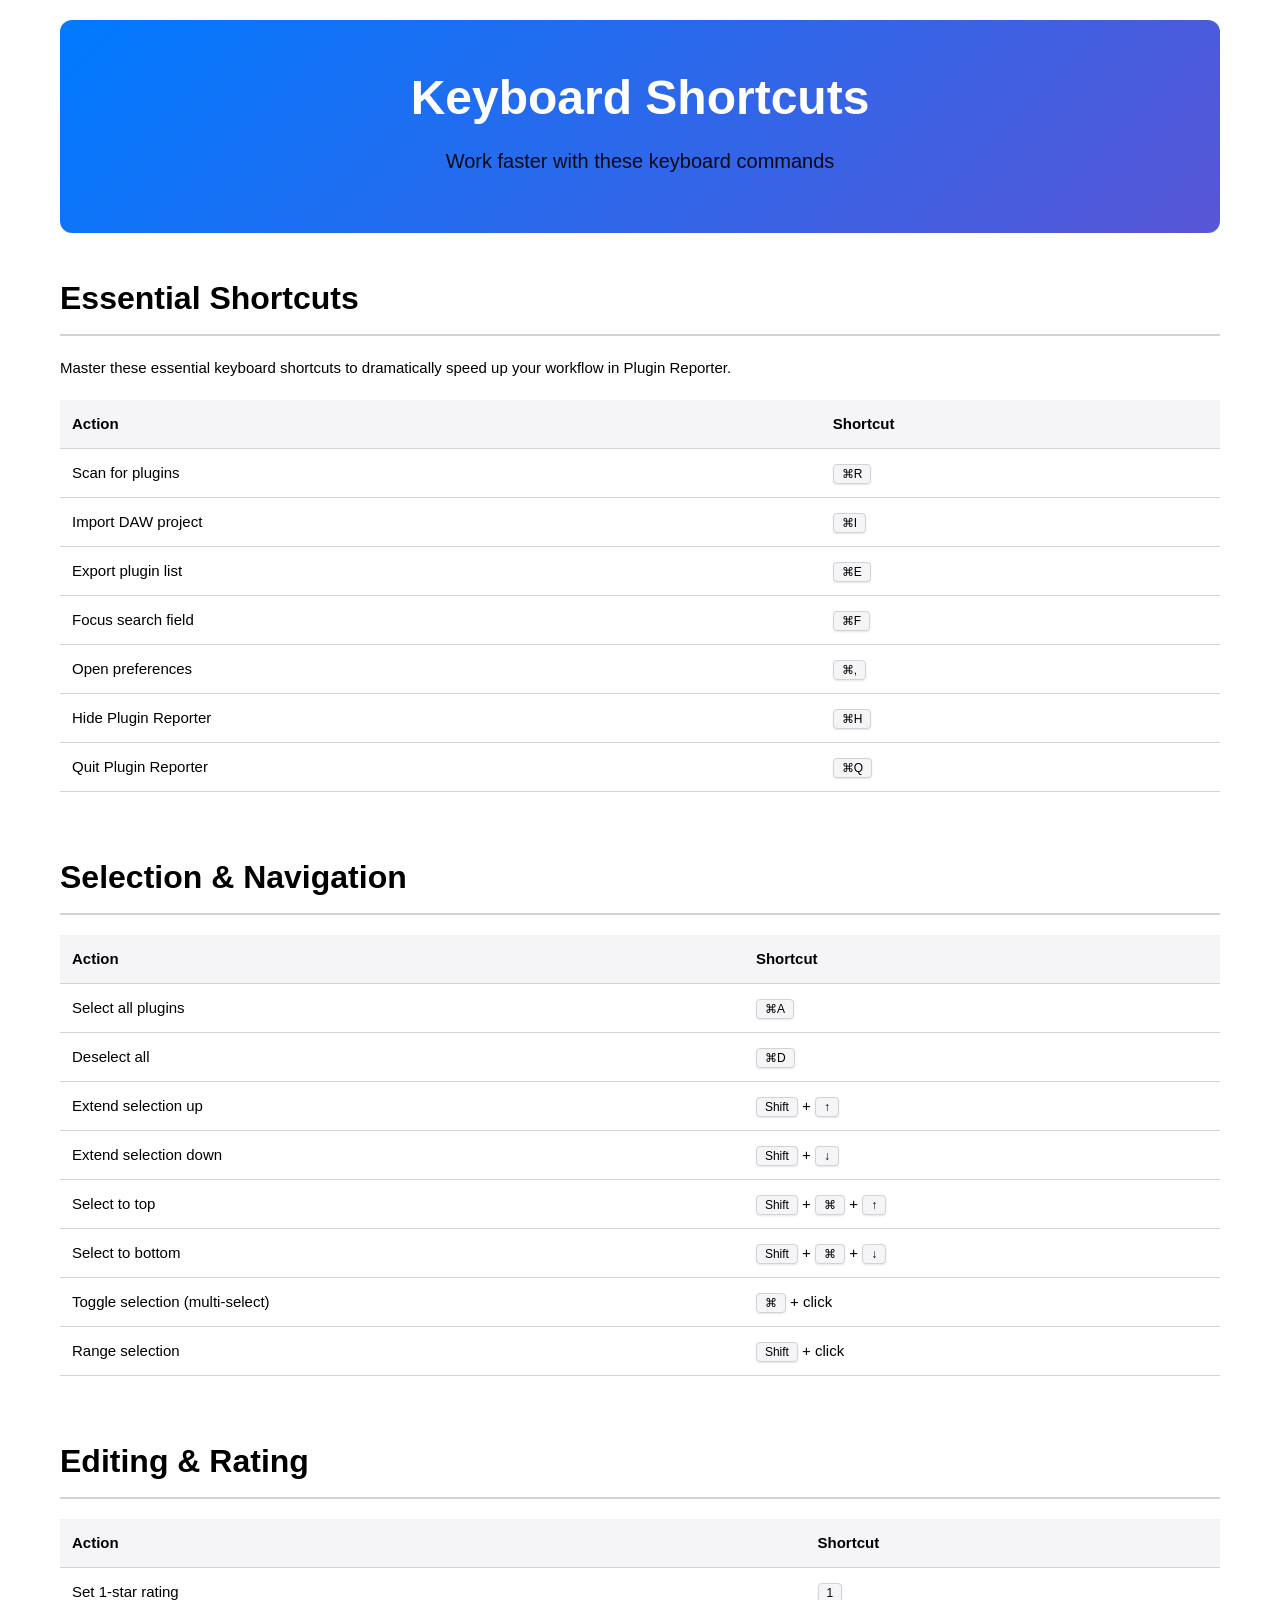
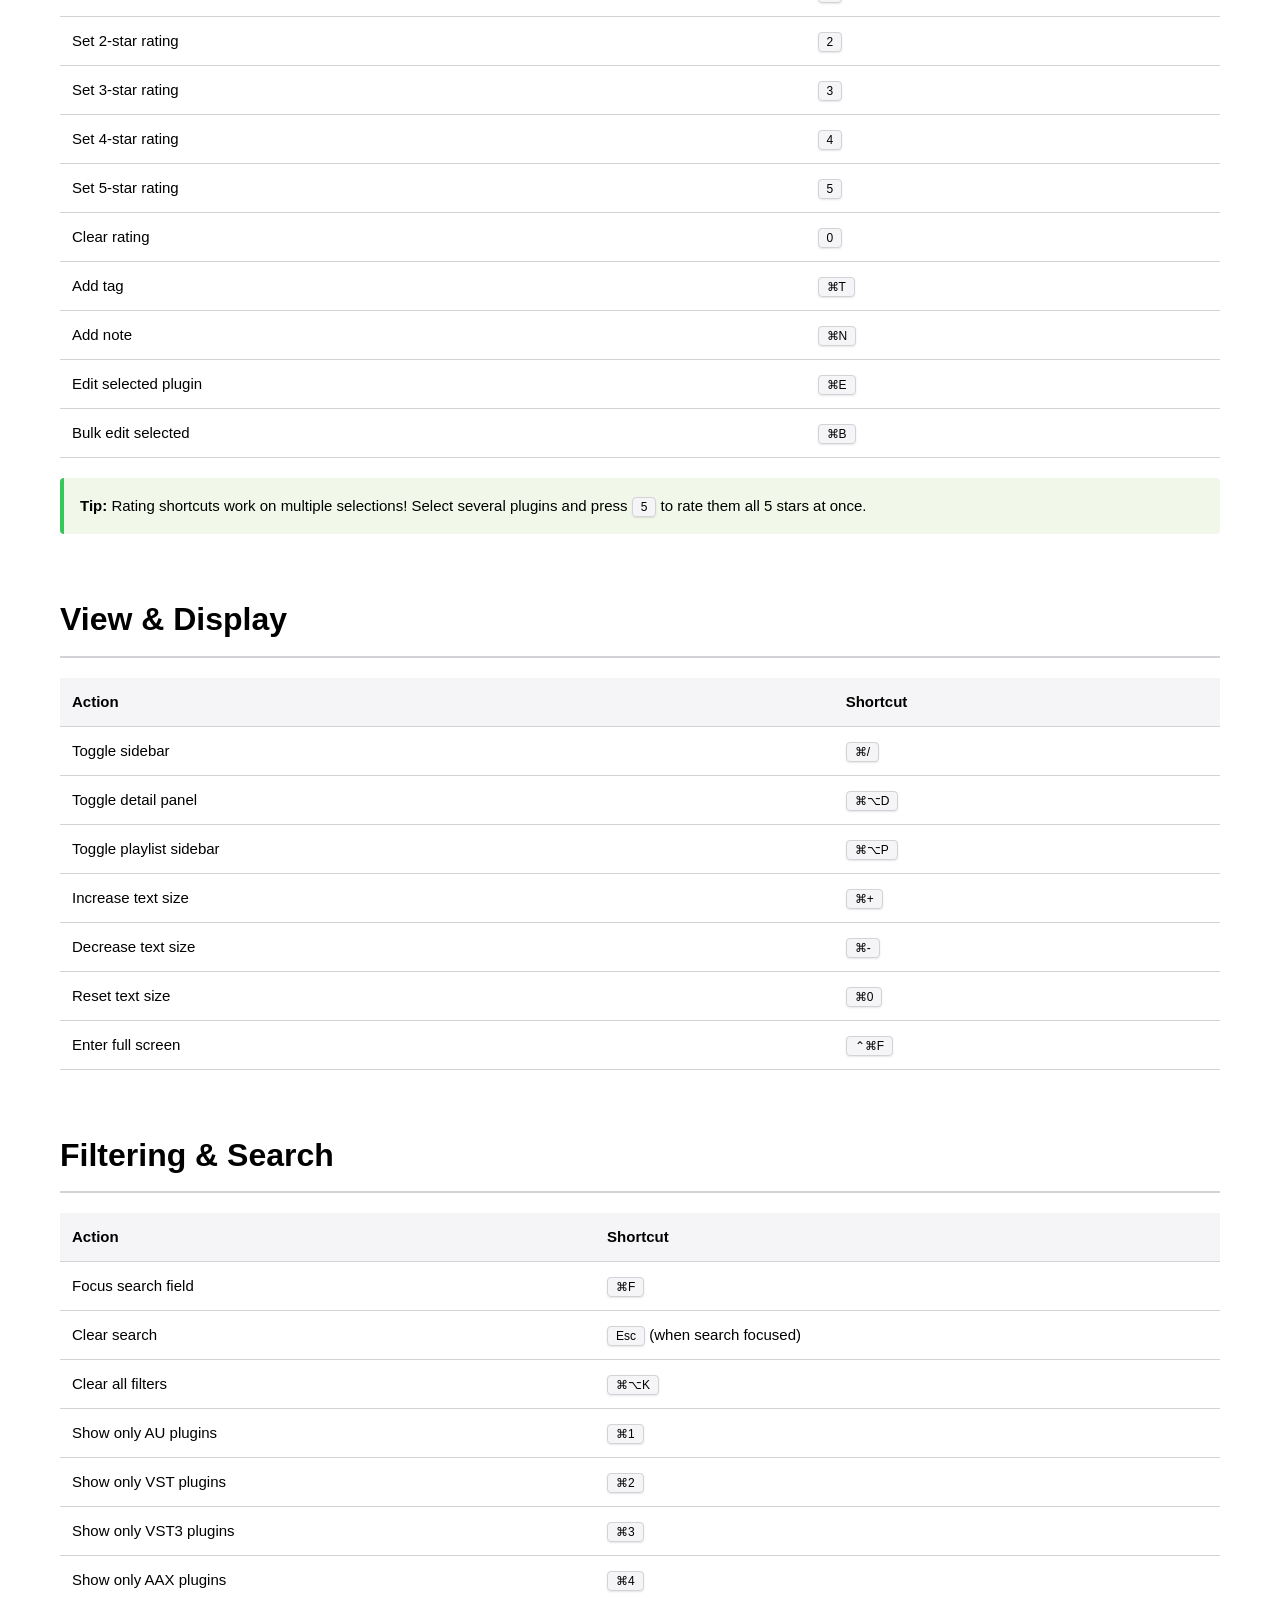
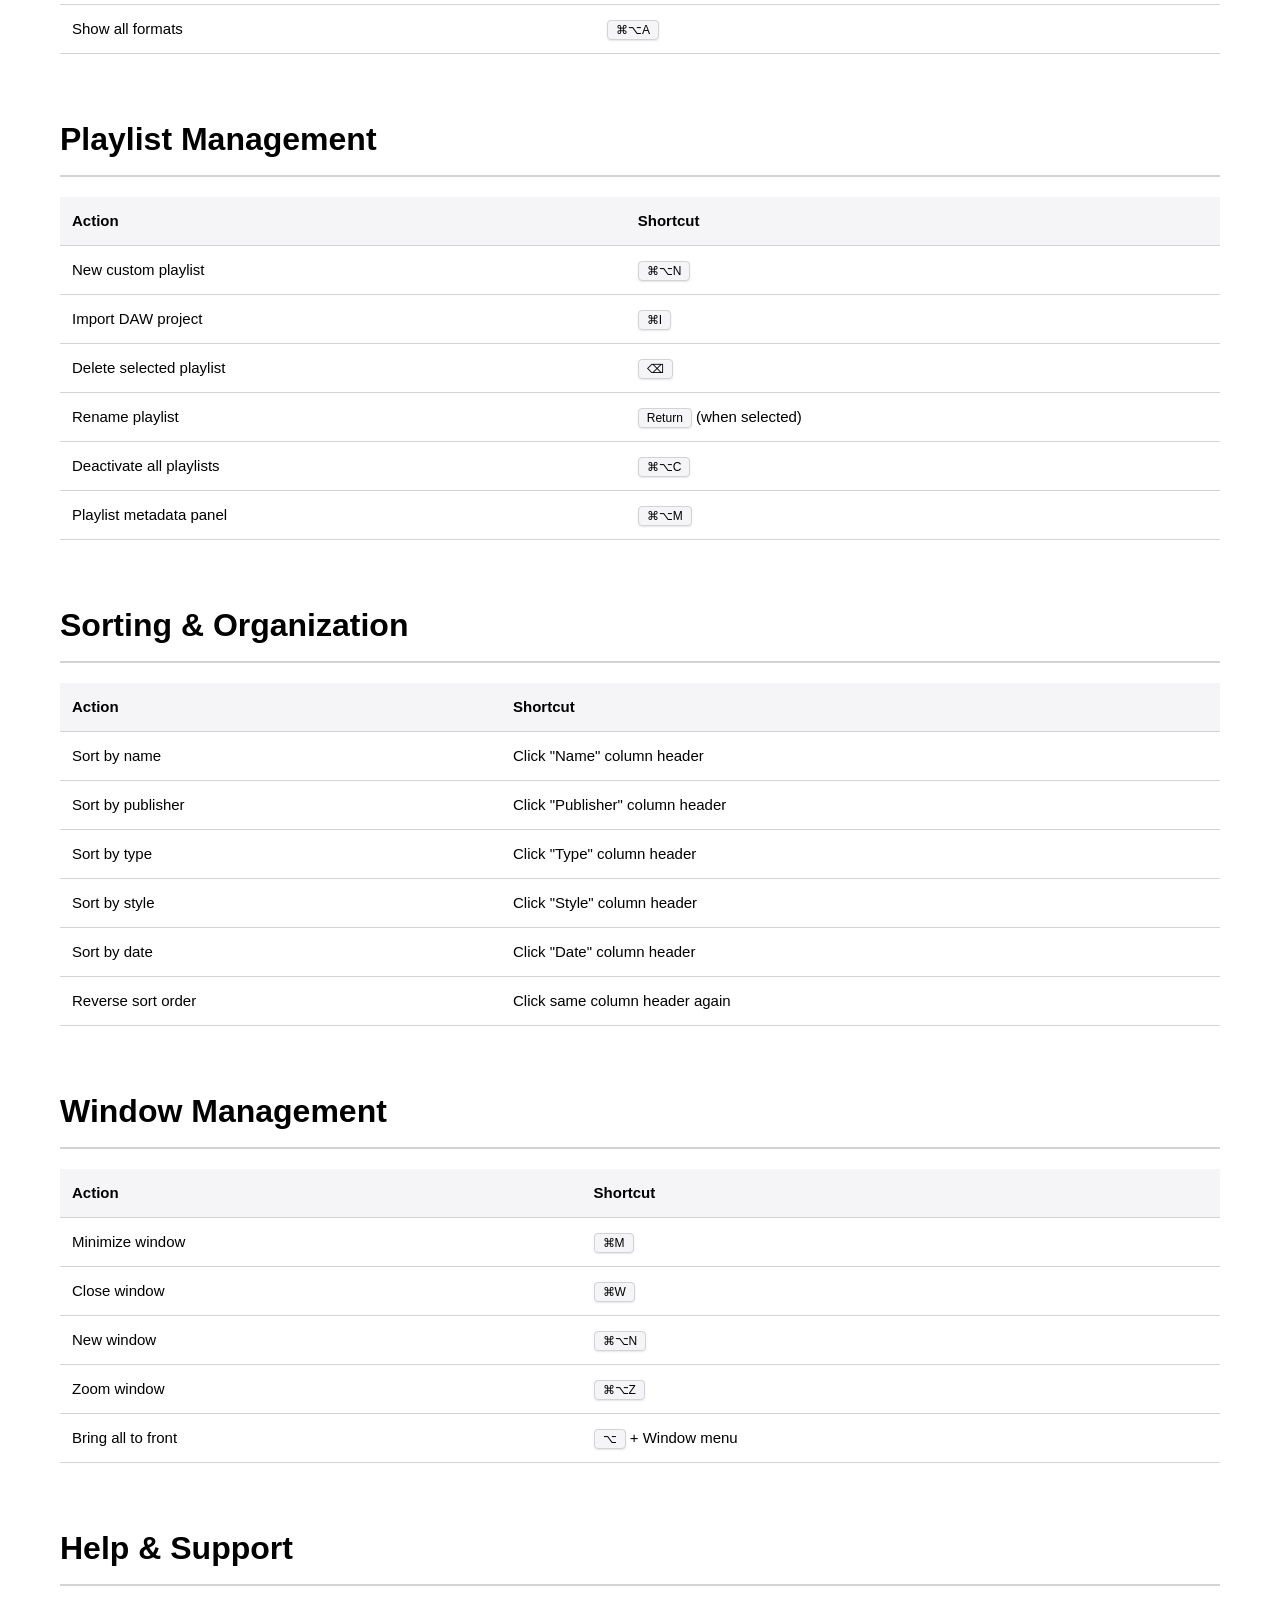
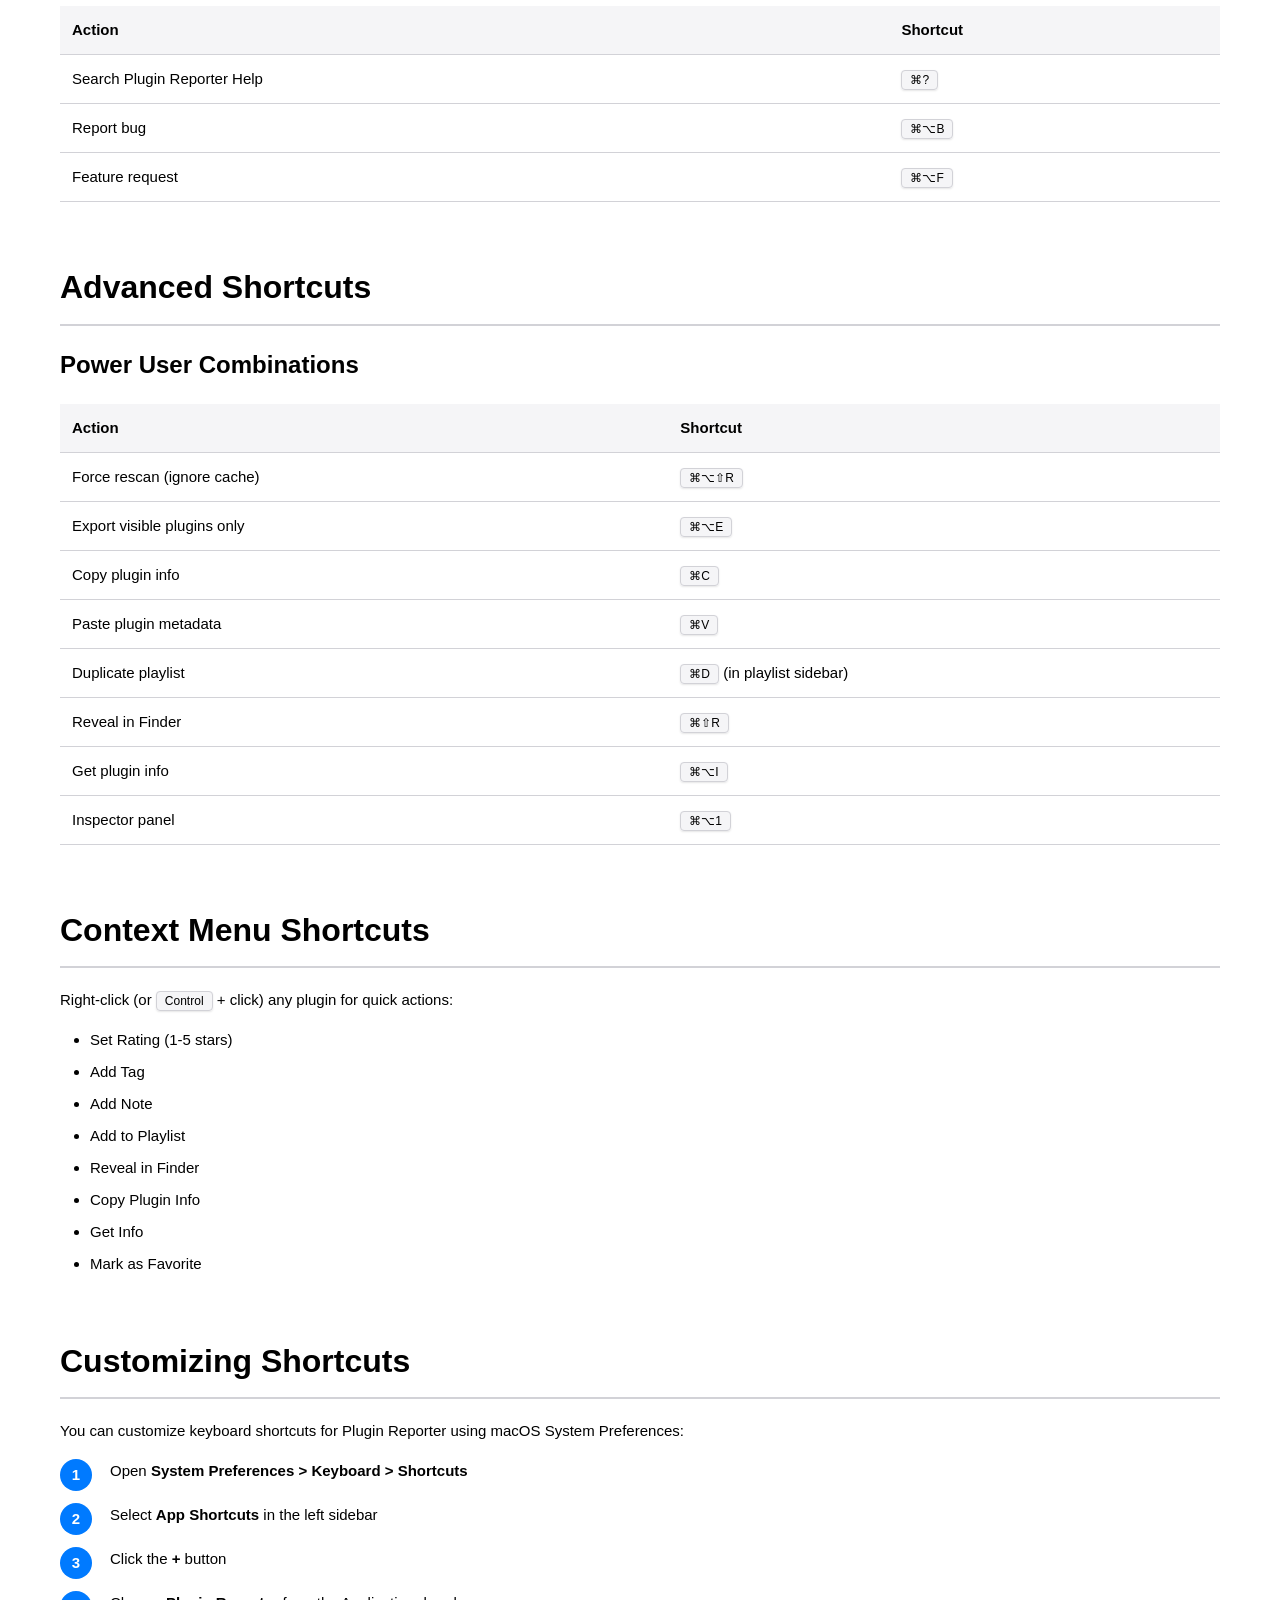
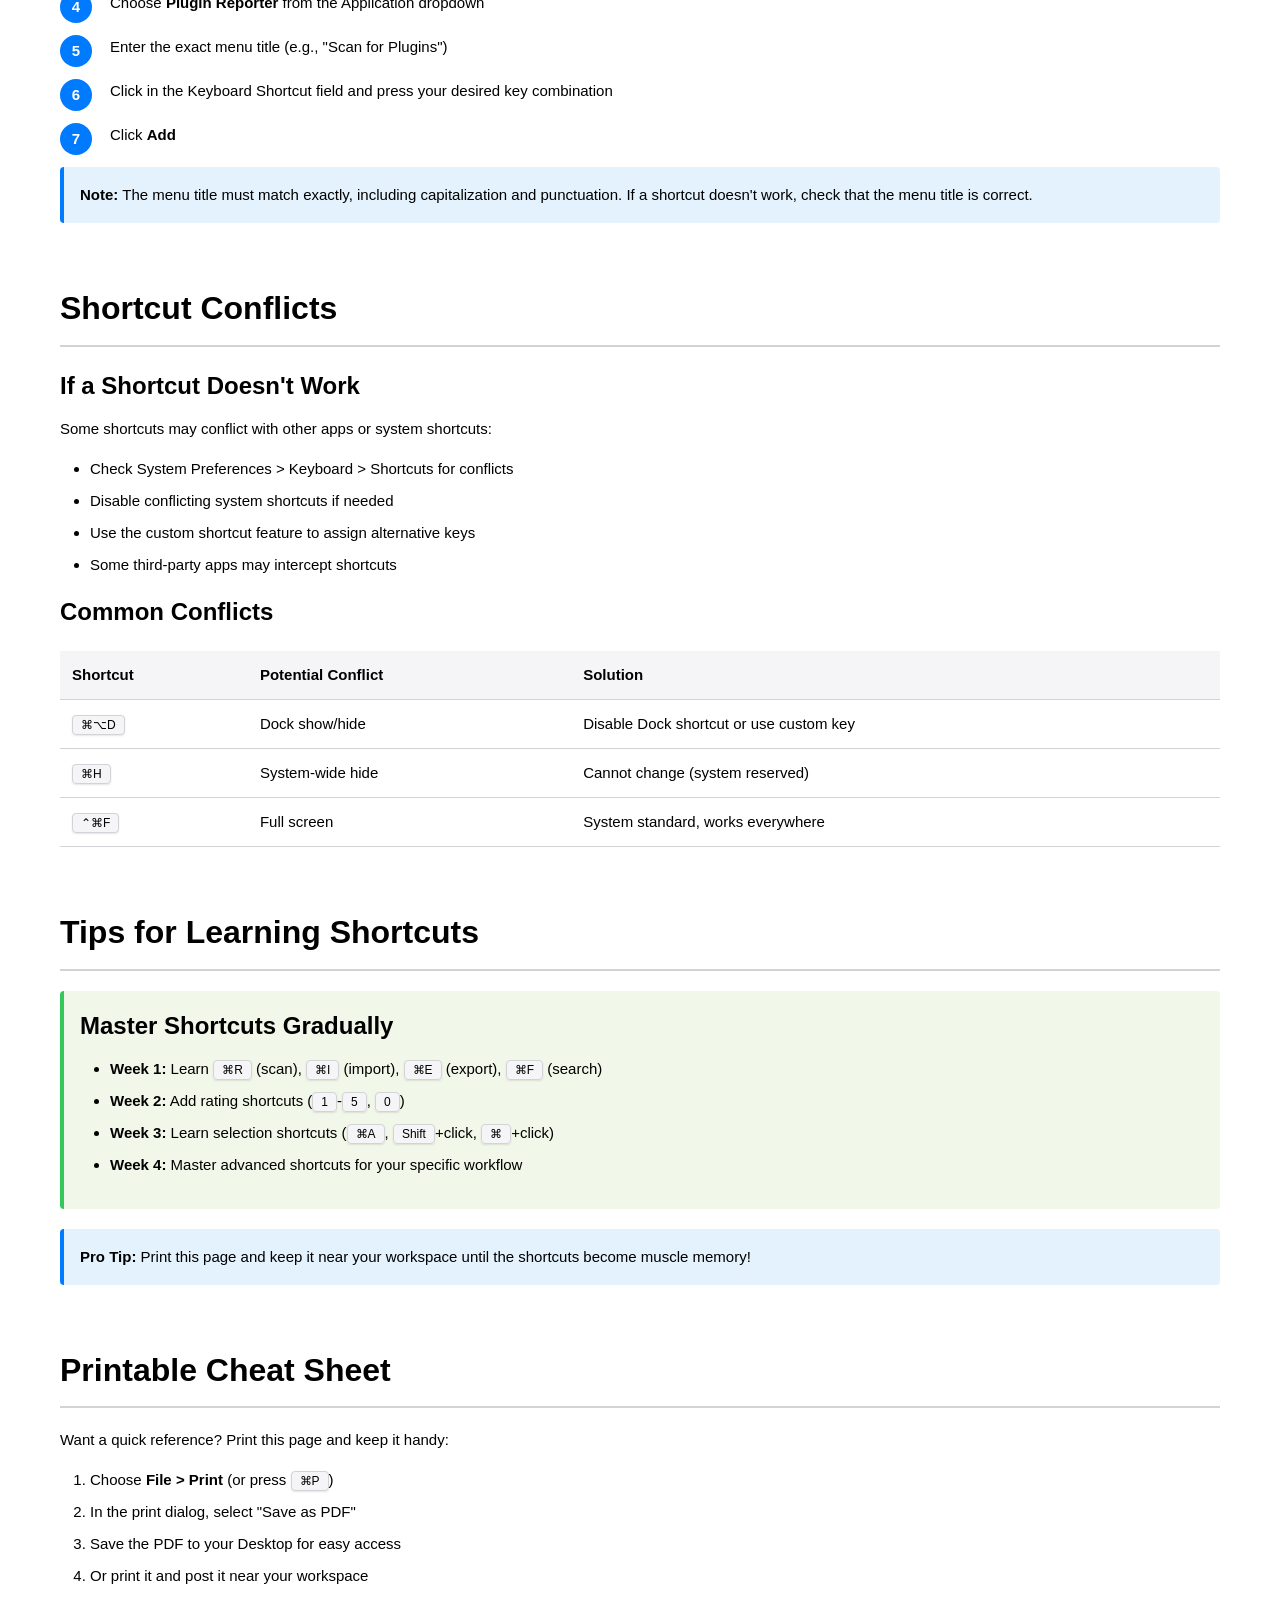
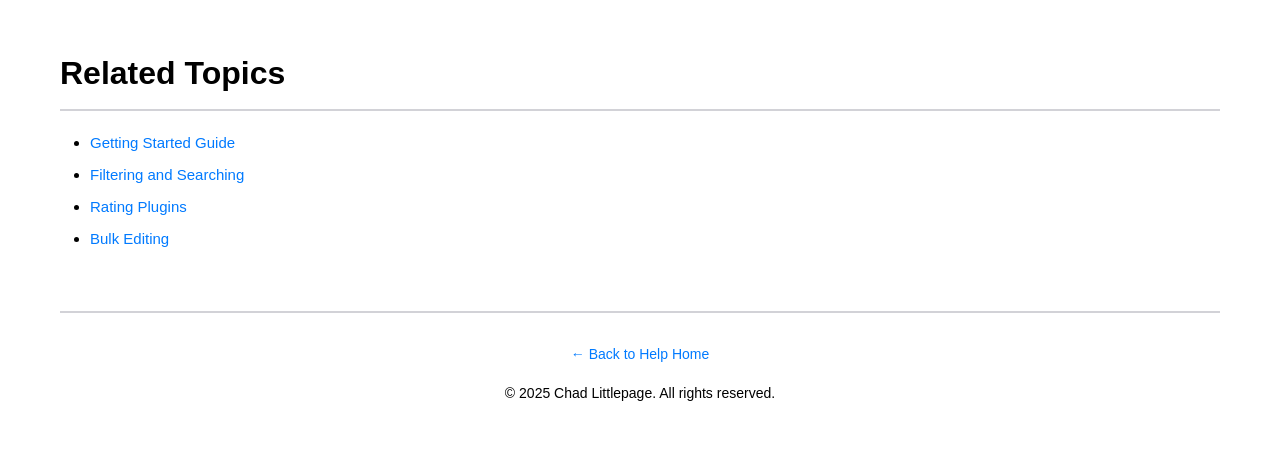
==== Help/PluginReporter.help/Contents/Resources/en.lproj/keyboard-shortcuts.html @ 837ab515 "⚡ Major Performance Optimizations + Cross-Platform Stability (macOS, iPadOS, iOS) PERFORMANCE IMPROV" ====
<!DOCTYPE html>
<html lang="en">
<head>
    <meta charset="UTF-8">
    <meta name="viewport" content="width=device-width, initial-scale=1.0">
    <title>Keyboard Shortcuts - Plugin Reporter Help</title>
    <link rel="stylesheet" href="styles.css">
</head>
<body>
    <div class="header">
        <h1>Keyboard Shortcuts</h1>
        <p class="subtitle">Work faster with these keyboard commands</p>
    </div>

    <div class="container">
        <section>
            <h2>Essential Shortcuts</h2>
            <p>Master these essential keyboard shortcuts to dramatically speed up your workflow in Plugin Reporter.</p>

            <table>
                <tr>
                    <th>Action</th>
                    <th>Shortcut</th>
                </tr>
                <tr>
                    <td>Scan for plugins</td>
                    <td><kbd>⌘R</kbd></td>
                </tr>
                <tr>
                    <td>Import DAW project</td>
                    <td><kbd>⌘I</kbd></td>
                </tr>
                <tr>
                    <td>Export plugin list</td>
                    <td><kbd>⌘E</kbd></td>
                </tr>
                <tr>
                    <td>Focus search field</td>
                    <td><kbd>⌘F</kbd></td>
                </tr>
                <tr>
                    <td>Open preferences</td>
                    <td><kbd>⌘,</kbd></td>
                </tr>
                <tr>
                    <td>Hide Plugin Reporter</td>
                    <td><kbd>⌘H</kbd></td>
                </tr>
                <tr>
                    <td>Quit Plugin Reporter</td>
                    <td><kbd>⌘Q</kbd></td>
                </tr>
            </table>
        </section>

        <section>
            <h2>Selection & Navigation</h2>
            <table>
                <tr>
                    <th>Action</th>
                    <th>Shortcut</th>
                </tr>
                <tr>
                    <td>Select all plugins</td>
                    <td><kbd>⌘A</kbd></td>
                </tr>
                <tr>
                    <td>Deselect all</td>
                    <td><kbd>⌘D</kbd></td>
                </tr>
                <tr>
                    <td>Extend selection up</td>
                    <td><kbd>Shift</kbd> + <kbd>↑</kbd></td>
                </tr>
                <tr>
                    <td>Extend selection down</td>
                    <td><kbd>Shift</kbd> + <kbd>↓</kbd></td>
                </tr>
                <tr>
                    <td>Select to top</td>
                    <td><kbd>Shift</kbd> + <kbd>⌘</kbd> + <kbd>↑</kbd></td>
                </tr>
                <tr>
                    <td>Select to bottom</td>
                    <td><kbd>Shift</kbd> + <kbd>⌘</kbd> + <kbd>↓</kbd></td>
                </tr>
                <tr>
                    <td>Toggle selection (multi-select)</td>
                    <td><kbd>⌘</kbd> + click</td>
                </tr>
                <tr>
                    <td>Range selection</td>
                    <td><kbd>Shift</kbd> + click</td>
                </tr>
            </table>
        </section>

        <section>
            <h2>Editing & Rating</h2>
            <table>
                <tr>
                    <th>Action</th>
                    <th>Shortcut</th>
                </tr>
                <tr>
                    <td>Set 1-star rating</td>
                    <td><kbd>1</kbd></td>
                </tr>
                <tr>
                    <td>Set 2-star rating</td>
                    <td><kbd>2</kbd></td>
                </tr>
                <tr>
                    <td>Set 3-star rating</td>
                    <td><kbd>3</kbd></td>
                </tr>
                <tr>
                    <td>Set 4-star rating</td>
                    <td><kbd>4</kbd></td>
                </tr>
                <tr>
                    <td>Set 5-star rating</td>
                    <td><kbd>5</kbd></td>
                </tr>
                <tr>
                    <td>Clear rating</td>
                    <td><kbd>0</kbd></td>
                </tr>
                <tr>
                    <td>Add tag</td>
                    <td><kbd>⌘T</kbd></td>
                </tr>
                <tr>
                    <td>Add note</td>
                    <td><kbd>⌘N</kbd></td>
                </tr>
                <tr>
                    <td>Edit selected plugin</td>
                    <td><kbd>⌘E</kbd></td>
                </tr>
                <tr>
                    <td>Bulk edit selected</td>
                    <td><kbd>⌘B</kbd></td>
                </tr>
            </table>

            <div class="tip">
                <strong>Tip:</strong> Rating shortcuts work on multiple selections! Select several plugins and press <kbd>5</kbd> to rate them all 5 stars at once.
            </div>
        </section>

        <section>
            <h2>View & Display</h2>
            <table>
                <tr>
                    <th>Action</th>
                    <th>Shortcut</th>
                </tr>
                <tr>
                    <td>Toggle sidebar</td>
                    <td><kbd>⌘/</kbd></td>
                </tr>
                <tr>
                    <td>Toggle detail panel</td>
                    <td><kbd>⌘⌥D</kbd></td>
                </tr>
                <tr>
                    <td>Toggle playlist sidebar</td>
                    <td><kbd>⌘⌥P</kbd></td>
                </tr>
                <tr>
                    <td>Increase text size</td>
                    <td><kbd>⌘+</kbd></td>
                </tr>
                <tr>
                    <td>Decrease text size</td>
                    <td><kbd>⌘-</kbd></td>
                </tr>
                <tr>
                    <td>Reset text size</td>
                    <td><kbd>⌘0</kbd></td>
                </tr>
                <tr>
                    <td>Enter full screen</td>
                    <td><kbd>⌃⌘F</kbd></td>
                </tr>
            </table>
        </section>

        <section>
            <h2>Filtering & Search</h2>
            <table>
                <tr>
                    <th>Action</th>
                    <th>Shortcut</th>
                </tr>
                <tr>
                    <td>Focus search field</td>
                    <td><kbd>⌘F</kbd></td>
                </tr>
                <tr>
                    <td>Clear search</td>
                    <td><kbd>Esc</kbd> (when search focused)</td>
                </tr>
                <tr>
                    <td>Clear all filters</td>
                    <td><kbd>⌘⌥K</kbd></td>
                </tr>
                <tr>
                    <td>Show only AU plugins</td>
                    <td><kbd>⌘1</kbd></td>
                </tr>
                <tr>
                    <td>Show only VST plugins</td>
                    <td><kbd>⌘2</kbd></td>
                </tr>
                <tr>
                    <td>Show only VST3 plugins</td>
                    <td><kbd>⌘3</kbd></td>
                </tr>
                <tr>
                    <td>Show only AAX plugins</td>
                    <td><kbd>⌘4</kbd></td>
                </tr>
                <tr>
                    <td>Show all formats</td>
                    <td><kbd>⌘⌥A</kbd></td>
                </tr>
            </table>
        </section>

        <section>
            <h2>Playlist Management</h2>
            <table>
                <tr>
                    <th>Action</th>
                    <th>Shortcut</th>
                </tr>
                <tr>
                    <td>New custom playlist</td>
                    <td><kbd>⌘⌥N</kbd></td>
                </tr>
                <tr>
                    <td>Import DAW project</td>
                    <td><kbd>⌘I</kbd></td>
                </tr>
                <tr>
                    <td>Delete selected playlist</td>
                    <td><kbd>⌫</kbd></td>
                </tr>
                <tr>
                    <td>Rename playlist</td>
                    <td><kbd>Return</kbd> (when selected)</td>
                </tr>
                <tr>
                    <td>Deactivate all playlists</td>
                    <td><kbd>⌘⌥C</kbd></td>
                </tr>
                <tr>
                    <td>Playlist metadata panel</td>
                    <td><kbd>⌘⌥M</kbd></td>
                </tr>
            </table>
        </section>

        <section>
            <h2>Sorting & Organization</h2>
            <table>
                <tr>
                    <th>Action</th>
                    <th>Shortcut</th>
                </tr>
                <tr>
                    <td>Sort by name</td>
                    <td>Click "Name" column header</td>
                </tr>
                <tr>
                    <td>Sort by publisher</td>
                    <td>Click "Publisher" column header</td>
                </tr>
                <tr>
                    <td>Sort by type</td>
                    <td>Click "Type" column header</td>
                </tr>
                <tr>
                    <td>Sort by style</td>
                    <td>Click "Style" column header</td>
                </tr>
                <tr>
                    <td>Sort by date</td>
                    <td>Click "Date" column header</td>
                </tr>
                <tr>
                    <td>Reverse sort order</td>
                    <td>Click same column header again</td>
                </tr>
            </table>
        </section>

        <section>
            <h2>Window Management</h2>
            <table>
                <tr>
                    <th>Action</th>
                    <th>Shortcut</th>
                </tr>
                <tr>
                    <td>Minimize window</td>
                    <td><kbd>⌘M</kbd></td>
                </tr>
                <tr>
                    <td>Close window</td>
                    <td><kbd>⌘W</kbd></td>
                </tr>
                <tr>
                    <td>New window</td>
                    <td><kbd>⌘⌥N</kbd></td>
                </tr>
                <tr>
                    <td>Zoom window</td>
                    <td><kbd>⌘⌥Z</kbd></td>
                </tr>
                <tr>
                    <td>Bring all to front</td>
                    <td><kbd>⌥</kbd> + Window menu</td>
                </tr>
            </table>
        </section>

        <section>
            <h2>Help & Support</h2>
            <table>
                <tr>
                    <th>Action</th>
                    <th>Shortcut</th>
                </tr>
                <tr>
                    <td>Search Plugin Reporter Help</td>
                    <td><kbd>⌘?</kbd></td>
                </tr>
                <tr>
                    <td>Report bug</td>
                    <td><kbd>⌘⌥B</kbd></td>
                </tr>
                <tr>
                    <td>Feature request</td>
                    <td><kbd>⌘⌥F</kbd></td>
                </tr>
            </table>
        </section>

        <section>
            <h2>Advanced Shortcuts</h2>

            <h3>Power User Combinations</h3>
            <table>
                <tr>
                    <th>Action</th>
                    <th>Shortcut</th>
                </tr>
                <tr>
                    <td>Force rescan (ignore cache)</td>
                    <td><kbd>⌘⌥⇧R</kbd></td>
                </tr>
                <tr>
                    <td>Export visible plugins only</td>
                    <td><kbd>⌘⌥E</kbd></td>
                </tr>
                <tr>
                    <td>Copy plugin info</td>
                    <td><kbd>⌘C</kbd></td>
                </tr>
                <tr>
                    <td>Paste plugin metadata</td>
                    <td><kbd>⌘V</kbd></td>
                </tr>
                <tr>
                    <td>Duplicate playlist</td>
                    <td><kbd>⌘D</kbd> (in playlist sidebar)</td>
                </tr>
                <tr>
                    <td>Reveal in Finder</td>
                    <td><kbd>⌘⇧R</kbd></td>
                </tr>
                <tr>
                    <td>Get plugin info</td>
                    <td><kbd>⌘⌥I</kbd></td>
                </tr>
                <tr>
                    <td>Inspector panel</td>
                    <td><kbd>⌘⌥1</kbd></td>
                </tr>
            </table>
        </section>

        <section>
            <h2>Context Menu Shortcuts</h2>
            <p>Right-click (or <kbd>Control</kbd> + click) any plugin for quick actions:</p>
            <ul>
                <li>Set Rating (1-5 stars)</li>
                <li>Add Tag</li>
                <li>Add Note</li>
                <li>Add to Playlist</li>
                <li>Reveal in Finder</li>
                <li>Copy Plugin Info</li>
                <li>Get Info</li>
                <li>Mark as Favorite</li>
            </ul>
        </section>

        <section>
            <h2>Customizing Shortcuts</h2>
            <p>You can customize keyboard shortcuts for Plugin Reporter using macOS System Preferences:</p>

            <ol class="step-list">
                <li>Open <strong>System Preferences > Keyboard > Shortcuts</strong></li>
                <li>Select <strong>App Shortcuts</strong> in the left sidebar</li>
                <li>Click the <strong>+</strong> button</li>
                <li>Choose <strong>Plugin Reporter</strong> from the Application dropdown</li>
                <li>Enter the exact menu title (e.g., "Scan for Plugins")</li>
                <li>Click in the Keyboard Shortcut field and press your desired key combination</li>
                <li>Click <strong>Add</strong></li>
            </ol>

            <div class="note">
                <strong>Note:</strong> The menu title must match exactly, including capitalization and punctuation. If a shortcut doesn't work, check that the menu title is correct.
            </div>
        </section>

        <section>
            <h2>Shortcut Conflicts</h2>

            <h3>If a Shortcut Doesn't Work</h3>
            <p>Some shortcuts may conflict with other apps or system shortcuts:</p>
            <ul>
                <li>Check System Preferences > Keyboard > Shortcuts for conflicts</li>
                <li>Disable conflicting system shortcuts if needed</li>
                <li>Use the custom shortcut feature to assign alternative keys</li>
                <li>Some third-party apps may intercept shortcuts</li>
            </ul>

            <h3>Common Conflicts</h3>
            <table>
                <tr>
                    <th>Shortcut</th>
                    <th>Potential Conflict</th>
                    <th>Solution</th>
                </tr>
                <tr>
                    <td><kbd>⌘⌥D</kbd></td>
                    <td>Dock show/hide</td>
                    <td>Disable Dock shortcut or use custom key</td>
                </tr>
                <tr>
                    <td><kbd>⌘H</kbd></td>
                    <td>System-wide hide</td>
                    <td>Cannot change (system reserved)</td>
                </tr>
                <tr>
                    <td><kbd>⌃⌘F</kbd></td>
                    <td>Full screen</td>
                    <td>System standard, works everywhere</td>
                </tr>
            </table>
        </section>

        <section>
            <h2>Tips for Learning Shortcuts</h2>

            <div class="tip">
                <h3>Master Shortcuts Gradually</h3>
                <ul>
                    <li><strong>Week 1:</strong> Learn <kbd>⌘R</kbd> (scan), <kbd>⌘I</kbd> (import), <kbd>⌘E</kbd> (export), <kbd>⌘F</kbd> (search)</li>
                    <li><strong>Week 2:</strong> Add rating shortcuts (<kbd>1</kbd>-<kbd>5</kbd>, <kbd>0</kbd>)</li>
                    <li><strong>Week 3:</strong> Learn selection shortcuts (<kbd>⌘A</kbd>, <kbd>Shift</kbd>+click, <kbd>⌘</kbd>+click)</li>
                    <li><strong>Week 4:</strong> Master advanced shortcuts for your specific workflow</li>
                </ul>
            </div>

            <div class="note">
                <strong>Pro Tip:</strong> Print this page and keep it near your workspace until the shortcuts become muscle memory!
            </div>
        </section>

        <section>
            <h2>Printable Cheat Sheet</h2>
            <p>Want a quick reference? Print this page and keep it handy:</p>
            <ol>
                <li>Choose <strong>File > Print</strong> (or press <kbd>⌘P</kbd>)</li>
                <li>In the print dialog, select "Save as PDF"</li>
                <li>Save the PDF to your Desktop for easy access</li>
                <li>Or print it and post it near your workspace</li>
            </ol>
        </section>

        <section>
            <h2>Related Topics</h2>
            <ul>
                <li><a href="getting-started.html">Getting Started Guide</a></li>
                <li><a href="filtering.html">Filtering and Searching</a></li>
                <li><a href="ratings.html">Rating Plugins</a></li>
                <li><a href="bulk-edit.html">Bulk Editing</a></li>
            </ul>
        </section>
    </div>

    <footer>
        <p><a href="index.html">← Back to Help Home</a></p>
        <p>&copy; 2025 Chad Littlepage. All rights reserved.</p>
    </footer>
</body>
</html>
---- Help/PluginReporter.help/Contents/Resources/en.lproj/styles.css ----
/* Plugin Reporter Help Styles */

:root {
    --primary-color: #007AFF;
    --secondary-color: #5856D6;
    --text-color: #000000;
    --text-secondary: #6e6e73;
    --bg-color: #ffffff;
    --bg-secondary: #f5f5f7;
    --border-color: #d2d2d7;
    --code-bg: #f4f4f4;
    --success-color: #34C759;
    --warning-color: #FF9500;
    --error-color: #FF3B30;
}

@media (prefers-color-scheme: dark) {
    :root {
        --text-color: #ffffff;
        --text-secondary: #a1a1a6;
        --bg-color: #1c1c1e;
        --bg-secondary: #2c2c2e;
        --border-color: #38383a;
        --code-bg: #2c2c2e;
    }
}

* {
    margin: 0;
    padding: 0;
    box-sizing: border-box;
}

body {
    font-family: -apple-system, BlinkMacSystemFont, 'SF Pro Text', 'Helvetica Neue', Arial, sans-serif;
    font-size: 15px;
    line-height: 1.6;
    color: var(--text-color);
    background-color: var(--bg-color);
    padding: 20px;
    max-width: 1200px;
    margin: 0 auto;
}

.header {
    text-align: center;
    padding: 40px 20px;
    background: linear-gradient(135deg, var(--primary-color), var(--secondary-color));
    color: white;
    border-radius: 12px;
    margin-bottom: 40px;
}

.header h1 {
    font-size: 48px;
    font-weight: 700;
    margin-bottom: 8px;
}

.header .subtitle {
    font-size: 20px;
    opacity: 0.9;
}

.container {
    max-width: 100%;
}

section {
    margin-bottom: 60px;
}

h2 {
    font-size: 32px;
    font-weight: 600;
    margin-bottom: 20px;
    color: var(--text-color);
    border-bottom: 2px solid var(--border-color);
    padding-bottom: 10px;
}

h3 {
    font-size: 24px;
    font-weight: 600;
    margin-bottom: 12px;
    color: var(--text-color);
}

h4 {
    font-size: 18px;
    font-weight: 600;
    margin-bottom: 10px;
    margin-top: 20px;
    color: var(--text-color);
}

p {
    margin-bottom: 16px;
    color: var(--text-color);
}

ul, ol {
    margin-bottom: 16px;
    padding-left: 30px;
}

li {
    margin-bottom: 8px;
    color: var(--text-color);
}

a {
    color: var(--primary-color);
    text-decoration: none;
}

a:hover {
    text-decoration: underline;
}

.toc-grid {
    display: grid;
    grid-template-columns: repeat(auto-fit, minmax(280px, 1fr));
    gap: 30px;
    margin-top: 30px;
}

.toc-section {
    background-color: var(--bg-secondary);
    padding: 24px;
    border-radius: 12px;
    border: 1px solid var(--border-color);
}

.toc-section h3 {
    color: var(--primary-color);
    margin-bottom: 16px;
    font-size: 20px;
}

.toc-section ul {
    list-style: none;
    padding-left: 0;
}

.toc-section li {
    margin-bottom: 10px;
}

.toc-section a {
    display: block;
    padding: 8px 12px;
    background-color: var(--bg-color);
    border-radius: 6px;
    transition: all 0.2s ease;
}

.toc-section a:hover {
    background-color: var(--primary-color);
    color: white;
    text-decoration: none;
    transform: translateX(4px);
}

.quick-link-grid {
    display: grid;
    grid-template-columns: repeat(auto-fit, minmax(250px, 1fr));
    gap: 20px;
    margin-top: 30px;
}

.quick-link-card {
    background: linear-gradient(135deg, var(--bg-secondary), var(--bg-color));
    border: 2px solid var(--border-color);
    border-radius: 12px;
    padding: 24px;
    text-align: center;
    transition: all 0.3s ease;
    display: block;
}

.quick-link-card:hover {
    transform: translateY(-4px);
    box-shadow: 0 8px 16px rgba(0, 0, 0, 0.1);
    border-color: var(--primary-color);
    text-decoration: none;
}

.quick-link-card h3 {
    font-size: 20px;
    margin-bottom: 8px;
}

.quick-link-card p {
    color: var(--text-secondary);
    margin-bottom: 0;
    font-size: 14px;
}

.note {
    background-color: #E3F2FD;
    border-left: 4px solid var(--primary-color);
    padding: 16px;
    margin: 20px 0;
    border-radius: 4px;
}

@media (prefers-color-scheme: dark) {
    .note {
        background-color: #1a2942;
    }
}

.tip {
    background-color: #F1F8E9;
    border-left: 4px solid var(--success-color);
    padding: 16px;
    margin: 20px 0;
    border-radius: 4px;
}

@media (prefers-color-scheme: dark) {
    .tip {
        background-color: #1c2e1a;
    }
}

.warning {
    background-color: #FFF3E0;
    border-left: 4px solid var(--warning-color);
    padding: 16px;
    margin: 20px 0;
    border-radius: 4px;
}

@media (prefers-color-scheme: dark) {
    .warning {
        background-color: #2e2419;
    }
}

.code-block {
    background-color: var(--code-bg);
    border: 1px solid var(--border-color);
    border-radius: 8px;
    padding: 16px;
    margin: 20px 0;
    font-family: 'SF Mono', Monaco, Consolas, monospace;
    font-size: 13px;
    overflow-x: auto;
}

code {
    background-color: var(--code-bg);
    padding: 2px 6px;
    border-radius: 4px;
    font-family: 'SF Mono', Monaco, Consolas, monospace;
    font-size: 13px;
}

kbd {
    background-color: var(--bg-secondary);
    border: 1px solid var(--border-color);
    border-radius: 4px;
    padding: 2px 8px;
    font-family: 'SF Pro Text', sans-serif;
    font-size: 12px;
    box-shadow: 0 1px 2px rgba(0, 0, 0, 0.1);
}

table {
    width: 100%;
    border-collapse: collapse;
    margin: 20px 0;
}

th, td {
    padding: 12px;
    text-align: left;
    border-bottom: 1px solid var(--border-color);
}

th {
    background-color: var(--bg-secondary);
    font-weight: 600;
}

.search-tips {
    background-color: var(--bg-secondary);
    padding: 30px;
    border-radius: 12px;
    border: 1px solid var(--border-color);
}

.search-tips ul {
    margin-top: 16px;
}

.search-tips strong {
    color: var(--primary-color);
}

footer {
    margin-top: 60px;
    padding: 30px;
    text-align: center;
    border-top: 2px solid var(--border-color);
    color: var(--text-secondary);
    font-size: 14px;
}

footer a {
    color: var(--primary-color);
}

.step-list {
    counter-reset: step-counter;
    list-style: none;
    padding-left: 0;
}

.step-list li {
    counter-increment: step-counter;
    margin-bottom: 20px;
    padding-left: 50px;
    position: relative;
}

.step-list li::before {
    content: counter(step-counter);
    position: absolute;
    left: 0;
    top: 0;
    background-color: var(--primary-color);
    color: white;
    width: 32px;
    height: 32px;
    border-radius: 50%;
    display: flex;
    align-items: center;
    justify-content: center;
    font-weight: 600;
}

.feature-grid {
    display: grid;
    grid-template-columns: repeat(auto-fit, minmax(200px, 1fr));
    gap: 16px;
    margin: 20px 0;
}

.feature-item {
    background-color: var(--bg-secondary);
    padding: 16px;
    border-radius: 8px;
    text-align: center;
}

.screenshot {
    max-width: 100%;
    border: 1px solid var(--border-color);
    border-radius: 8px;
    margin: 20px 0;
    box-shadow: 0 4px 12px rgba(0, 0, 0, 0.1);
}

@media (max-width: 768px) {
    .header h1 {
        font-size: 32px;
    }

    .toc-grid, .quick-link-grid {
        grid-template-columns: 1fr;
    }

    h2 {
        font-size: 24px;
    }
}
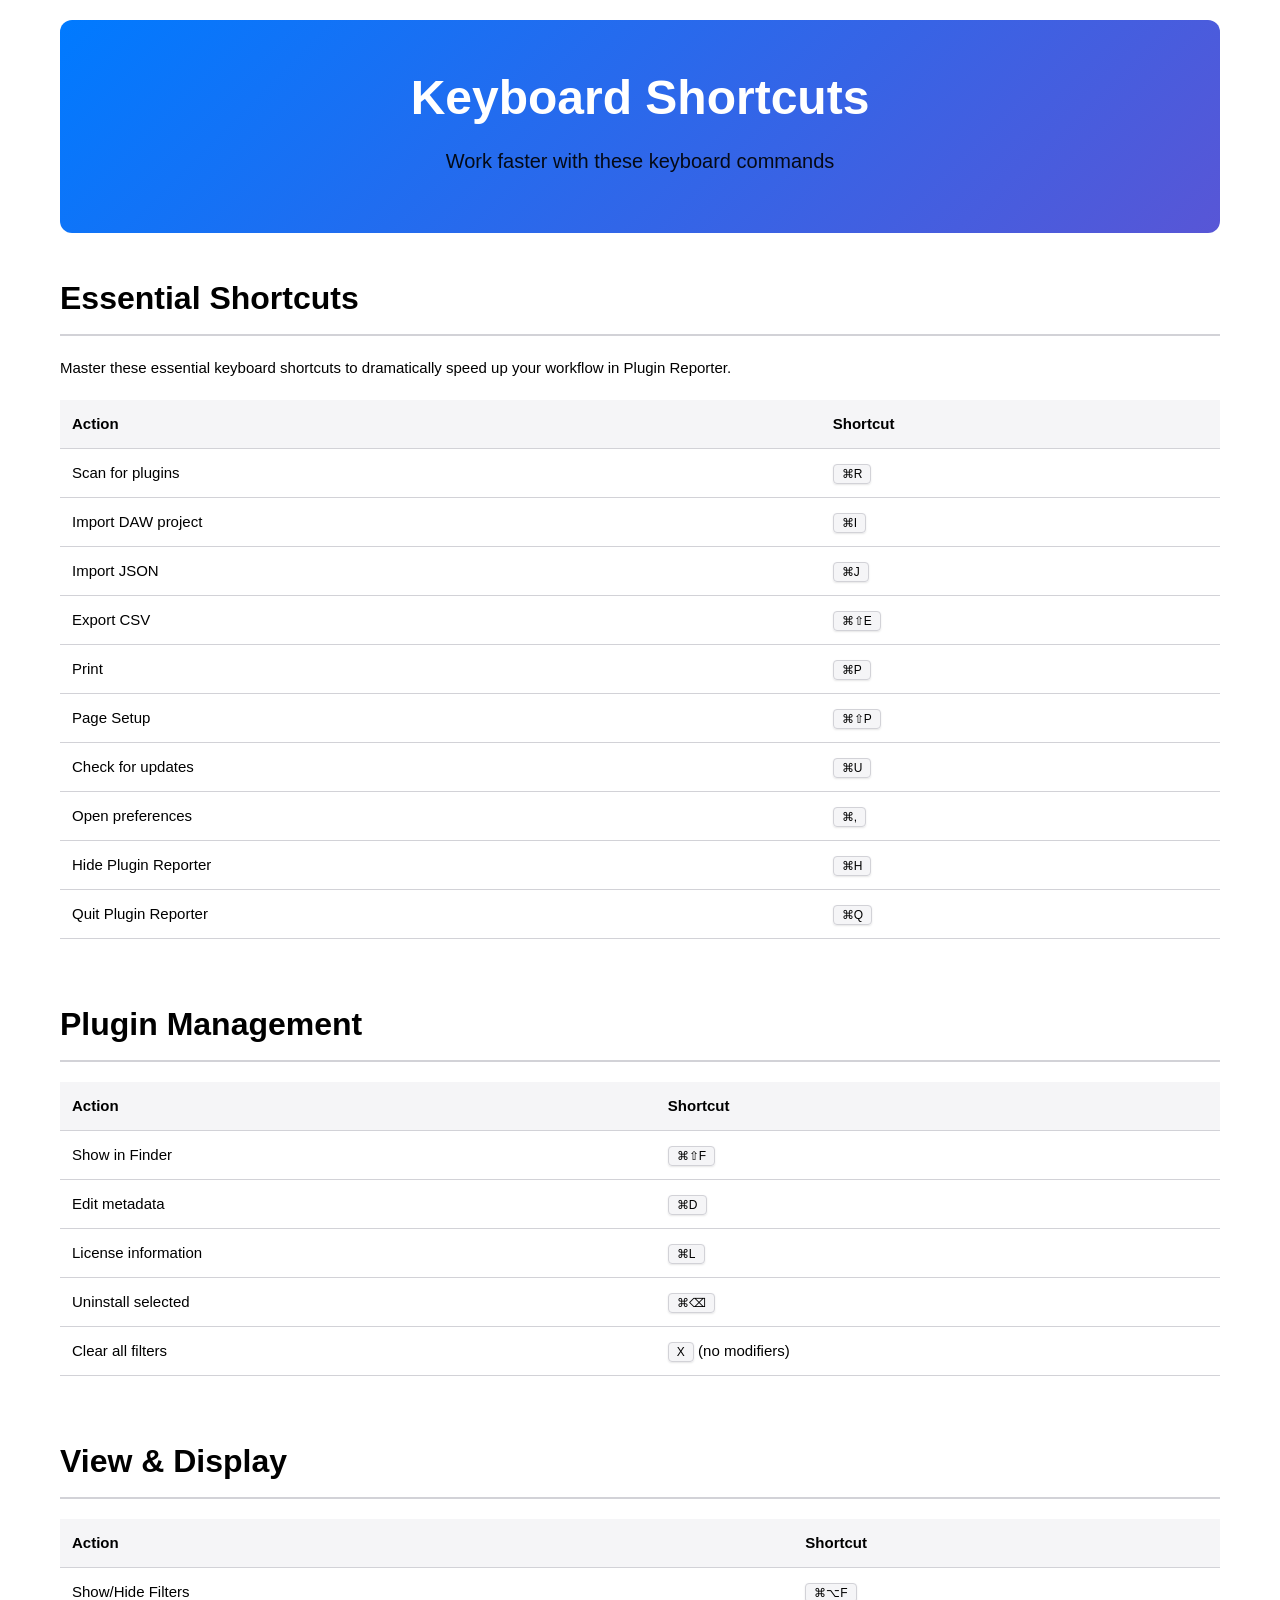
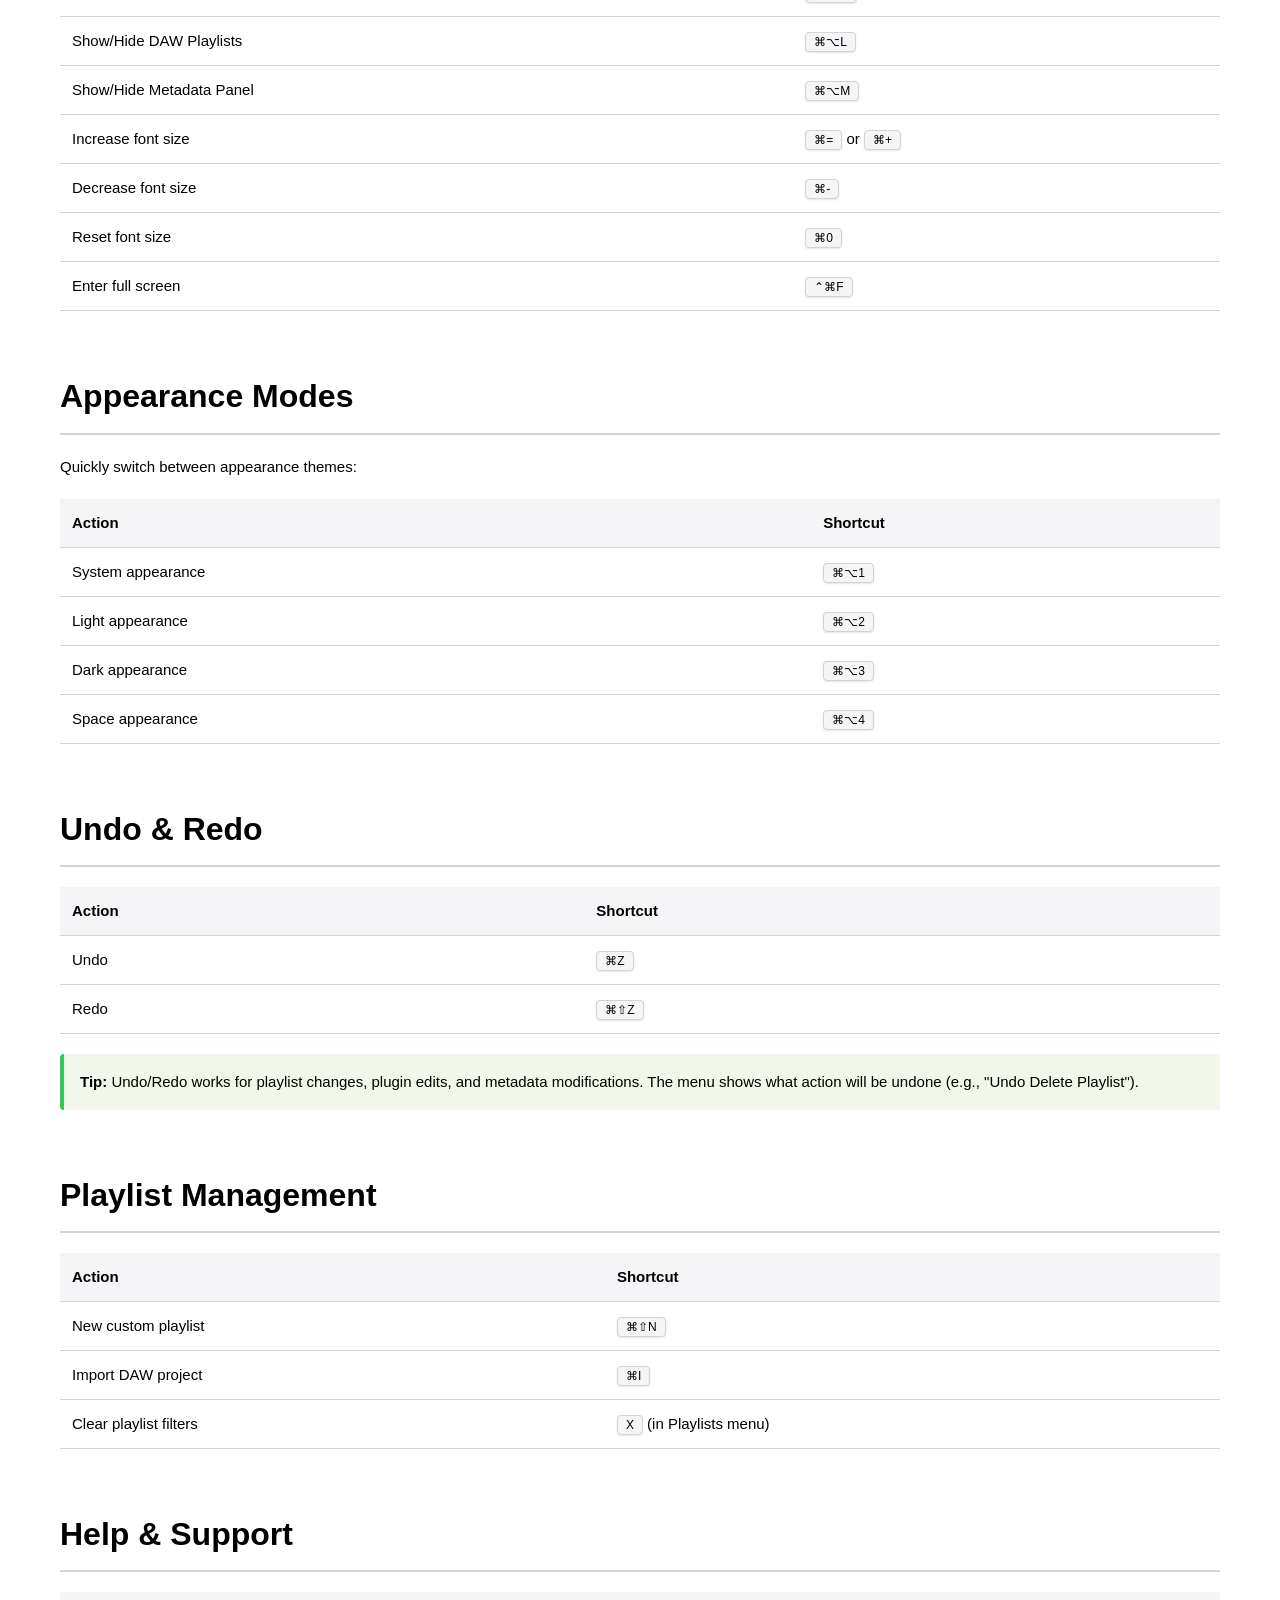
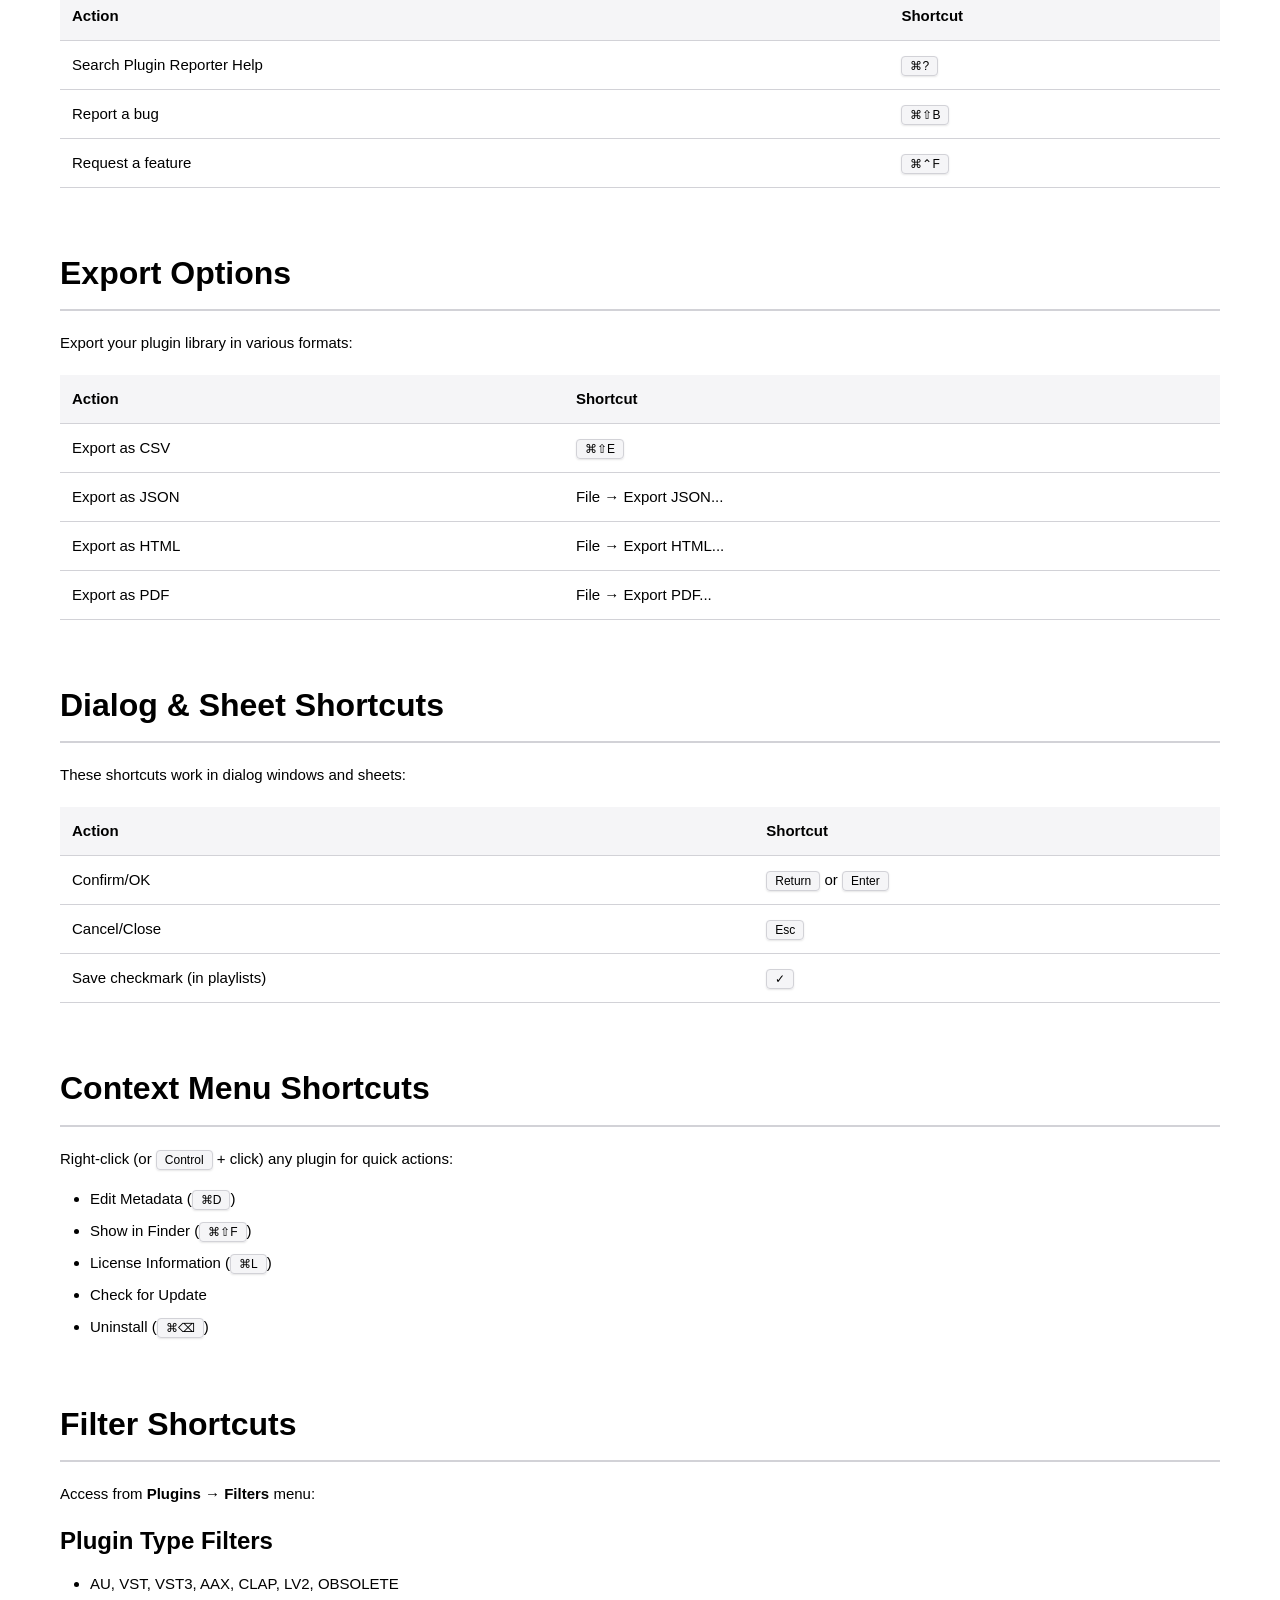
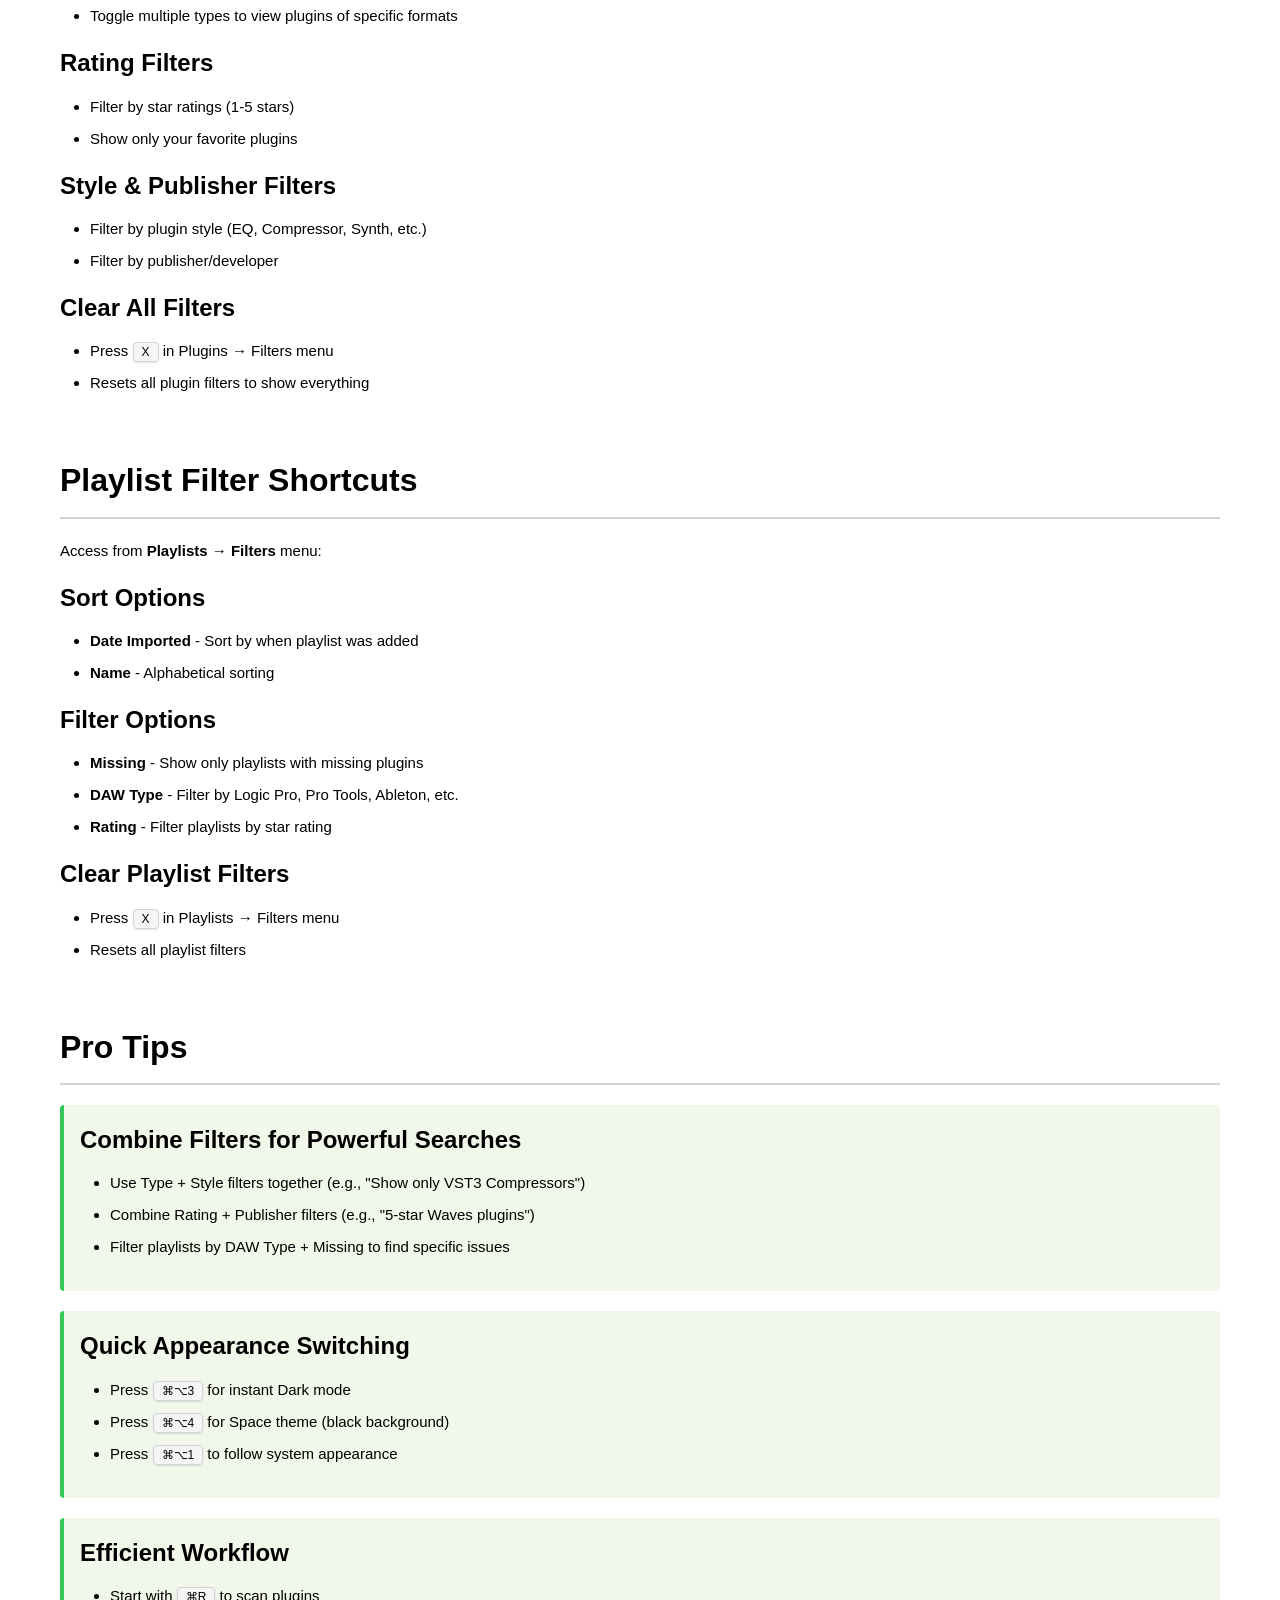
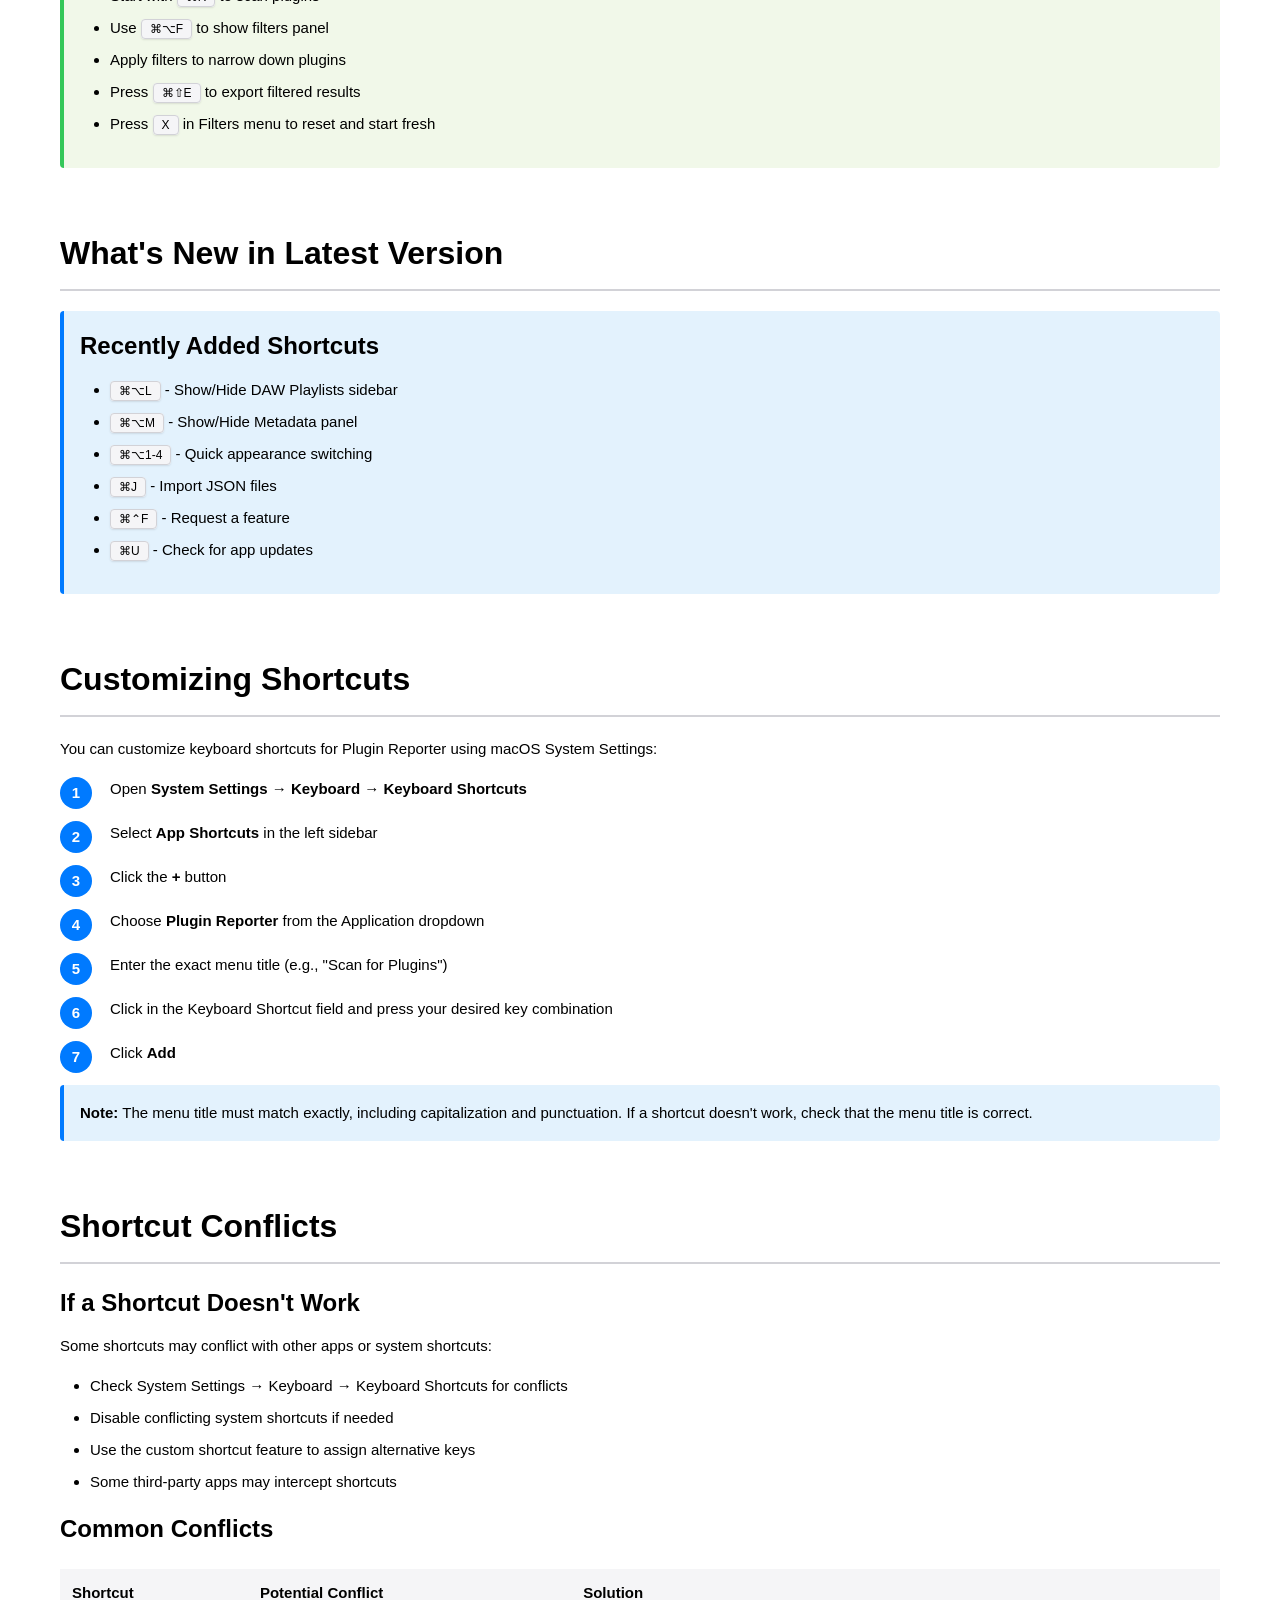
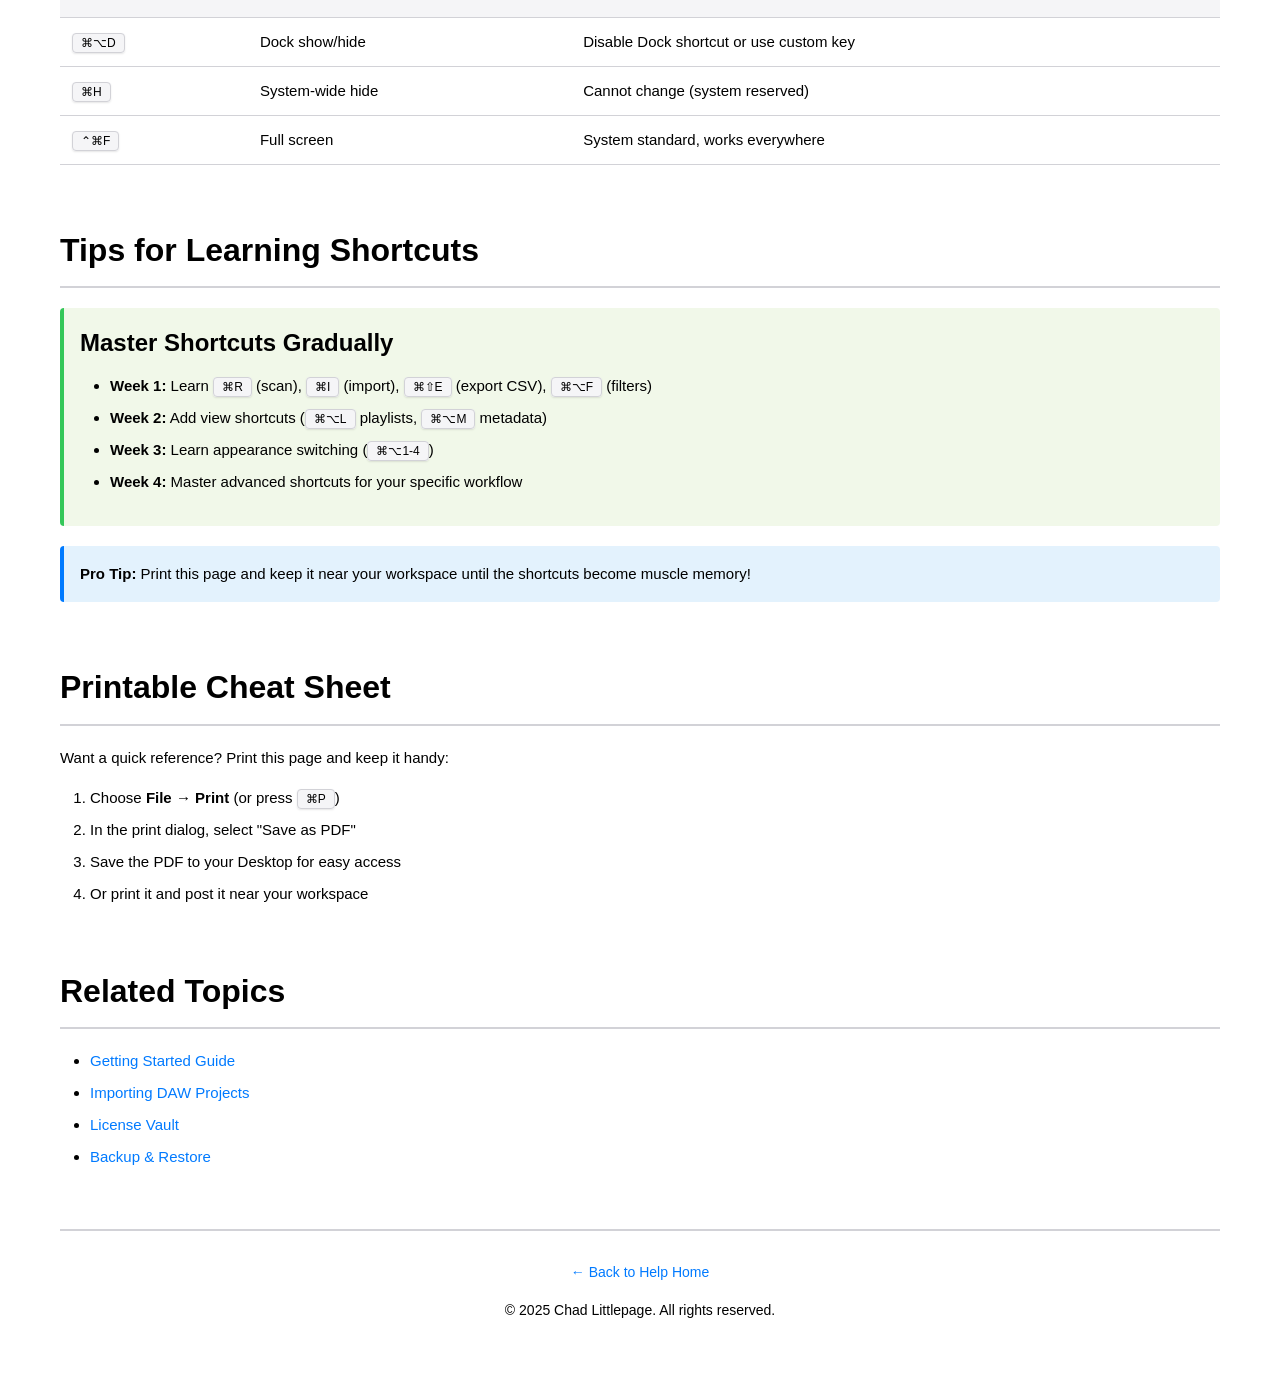
==== commit 188ae487: "Add full appearance support for all platforms and update Help documentation ## App Icons - Full Appe" ====
--- a/Help/PluginReporter.help/Contents/Resources/en.lproj/keyboard-shortcuts.html
+++ b/Help/PluginReporter.help/Contents/Resources/en.lproj/keyboard-shortcuts.html
@@ -31,12 +31,24 @@
                     <td><kbd>⌘I</kbd></td>
                 </tr>
                 <tr>
-                    <td>Export plugin list</td>
-                    <td><kbd>⌘E</kbd></td>
-                </tr>
-                <tr>
-                    <td>Focus search field</td>
-                    <td><kbd>⌘F</kbd></td>
+                    <td>Import JSON</td>
+                    <td><kbd>⌘J</kbd></td>
+                </tr>
+                <tr>
+                    <td>Export CSV</td>
+                    <td><kbd>⌘⇧E</kbd></td>
+                </tr>
+                <tr>
+                    <td>Print</td>
+                    <td><kbd>⌘P</kbd></td>
+                </tr>
+                <tr>
+                    <td>Page Setup</td>
+                    <td><kbd>⌘⇧P</kbd></td>
+                </tr>
+                <tr>
+                    <td>Check for updates</td>
+                    <td><kbd>⌘U</kbd></td>
                 </tr>
                 <tr>
                     <td>Open preferences</td>
@@ -54,99 +66,33 @@
         </section>
 
         <section>
-            <h2>Selection & Navigation</h2>
-            <table>
-                <tr>
-                    <th>Action</th>
-                    <th>Shortcut</th>
-                </tr>
-                <tr>
-                    <td>Select all plugins</td>
-                    <td><kbd>⌘A</kbd></td>
-                </tr>
-                <tr>
-                    <td>Deselect all</td>
+            <h2>Plugin Management</h2>
+            <table>
+                <tr>
+                    <th>Action</th>
+                    <th>Shortcut</th>
+                </tr>
+                <tr>
+                    <td>Show in Finder</td>
+                    <td><kbd>⌘⇧F</kbd></td>
+                </tr>
+                <tr>
+                    <td>Edit metadata</td>
                     <td><kbd>⌘D</kbd></td>
                 </tr>
                 <tr>
-                    <td>Extend selection up</td>
-                    <td><kbd>Shift</kbd> + <kbd>↑</kbd></td>
-                </tr>
-                <tr>
-                    <td>Extend selection down</td>
-                    <td><kbd>Shift</kbd> + <kbd>↓</kbd></td>
-                </tr>
-                <tr>
-                    <td>Select to top</td>
-                    <td><kbd>Shift</kbd> + <kbd>⌘</kbd> + <kbd>↑</kbd></td>
-                </tr>
-                <tr>
-                    <td>Select to bottom</td>
-                    <td><kbd>Shift</kbd> + <kbd>⌘</kbd> + <kbd>↓</kbd></td>
-                </tr>
-                <tr>
-                    <td>Toggle selection (multi-select)</td>
-                    <td><kbd>⌘</kbd> + click</td>
-                </tr>
-                <tr>
-                    <td>Range selection</td>
-                    <td><kbd>Shift</kbd> + click</td>
-                </tr>
-            </table>
-        </section>
-
-        <section>
-            <h2>Editing & Rating</h2>
-            <table>
-                <tr>
-                    <th>Action</th>
-                    <th>Shortcut</th>
-                </tr>
-                <tr>
-                    <td>Set 1-star rating</td>
-                    <td><kbd>1</kbd></td>
-                </tr>
-                <tr>
-                    <td>Set 2-star rating</td>
-                    <td><kbd>2</kbd></td>
-                </tr>
-                <tr>
-                    <td>Set 3-star rating</td>
-                    <td><kbd>3</kbd></td>
-                </tr>
-                <tr>
-                    <td>Set 4-star rating</td>
-                    <td><kbd>4</kbd></td>
-                </tr>
-                <tr>
-                    <td>Set 5-star rating</td>
-                    <td><kbd>5</kbd></td>
-                </tr>
-                <tr>
-                    <td>Clear rating</td>
-                    <td><kbd>0</kbd></td>
-                </tr>
-                <tr>
-                    <td>Add tag</td>
-                    <td><kbd>⌘T</kbd></td>
-                </tr>
-                <tr>
-                    <td>Add note</td>
-                    <td><kbd>⌘N</kbd></td>
-                </tr>
-                <tr>
-                    <td>Edit selected plugin</td>
-                    <td><kbd>⌘E</kbd></td>
-                </tr>
-                <tr>
-                    <td>Bulk edit selected</td>
-                    <td><kbd>⌘B</kbd></td>
-                </tr>
-            </table>
-
-            <div class="tip">
-                <strong>Tip:</strong> Rating shortcuts work on multiple selections! Select several plugins and press <kbd>5</kbd> to rate them all 5 stars at once.
-            </div>
+                    <td>License information</td>
+                    <td><kbd>⌘L</kbd></td>
+                </tr>
+                <tr>
+                    <td>Uninstall selected</td>
+                    <td><kbd>⌘⌫</kbd></td>
+                </tr>
+                <tr>
+                    <td>Clear all filters</td>
+                    <td><kbd>X</kbd> (no modifiers)</td>
+                </tr>
+            </table>
         </section>
 
         <section>
@@ -157,27 +103,27 @@
                     <th>Shortcut</th>
                 </tr>
                 <tr>
-                    <td>Toggle sidebar</td>
-                    <td><kbd>⌘/</kbd></td>
-                </tr>
-                <tr>
-                    <td>Toggle detail panel</td>
-                    <td><kbd>⌘⌥D</kbd></td>
-                </tr>
-                <tr>
-                    <td>Toggle playlist sidebar</td>
-                    <td><kbd>⌘⌥P</kbd></td>
-                </tr>
-                <tr>
-                    <td>Increase text size</td>
-                    <td><kbd>⌘+</kbd></td>
-                </tr>
-                <tr>
-                    <td>Decrease text size</td>
+                    <td>Show/Hide Filters</td>
+                    <td><kbd>⌘⌥F</kbd></td>
+                </tr>
+                <tr>
+                    <td>Show/Hide DAW Playlists</td>
+                    <td><kbd>⌘⌥L</kbd></td>
+                </tr>
+                <tr>
+                    <td>Show/Hide Metadata Panel</td>
+                    <td><kbd>⌘⌥M</kbd></td>
+                </tr>
+                <tr>
+                    <td>Increase font size</td>
+                    <td><kbd>⌘=</kbd> or <kbd>⌘+</kbd></td>
+                </tr>
+                <tr>
+                    <td>Decrease font size</td>
                     <td><kbd>⌘-</kbd></td>
                 </tr>
                 <tr>
-                    <td>Reset text size</td>
+                    <td>Reset font size</td>
                     <td><kbd>⌘0</kbd></td>
                 </tr>
                 <tr>
@@ -188,45 +134,51 @@
         </section>
 
         <section>
-            <h2>Filtering & Search</h2>
-            <table>
-                <tr>
-                    <th>Action</th>
-                    <th>Shortcut</th>
-                </tr>
-                <tr>
-                    <td>Focus search field</td>
-                    <td><kbd>⌘F</kbd></td>
-                </tr>
-                <tr>
-                    <td>Clear search</td>
-                    <td><kbd>Esc</kbd> (when search focused)</td>
-                </tr>
-                <tr>
-                    <td>Clear all filters</td>
-                    <td><kbd>⌘⌥K</kbd></td>
-                </tr>
-                <tr>
-                    <td>Show only AU plugins</td>
-                    <td><kbd>⌘1</kbd></td>
-                </tr>
-                <tr>
-                    <td>Show only VST plugins</td>
-                    <td><kbd>⌘2</kbd></td>
-                </tr>
-                <tr>
-                    <td>Show only VST3 plugins</td>
-                    <td><kbd>⌘3</kbd></td>
-                </tr>
-                <tr>
-                    <td>Show only AAX plugins</td>
-                    <td><kbd>⌘4</kbd></td>
-                </tr>
-                <tr>
-                    <td>Show all formats</td>
-                    <td><kbd>⌘⌥A</kbd></td>
-                </tr>
-            </table>
+            <h2>Appearance Modes</h2>
+            <p>Quickly switch between appearance themes:</p>
+            <table>
+                <tr>
+                    <th>Action</th>
+                    <th>Shortcut</th>
+                </tr>
+                <tr>
+                    <td>System appearance</td>
+                    <td><kbd>⌘⌥1</kbd></td>
+                </tr>
+                <tr>
+                    <td>Light appearance</td>
+                    <td><kbd>⌘⌥2</kbd></td>
+                </tr>
+                <tr>
+                    <td>Dark appearance</td>
+                    <td><kbd>⌘⌥3</kbd></td>
+                </tr>
+                <tr>
+                    <td>Space appearance</td>
+                    <td><kbd>⌘⌥4</kbd></td>
+                </tr>
+            </table>
+        </section>
+
+        <section>
+            <h2>Undo & Redo</h2>
+            <table>
+                <tr>
+                    <th>Action</th>
+                    <th>Shortcut</th>
+                </tr>
+                <tr>
+                    <td>Undo</td>
+                    <td><kbd>⌘Z</kbd></td>
+                </tr>
+                <tr>
+                    <td>Redo</td>
+                    <td><kbd>⌘⇧Z</kbd></td>
+                </tr>
+            </table>
+            <div class="tip">
+                <strong>Tip:</strong> Undo/Redo works for playlist changes, plugin edits, and metadata modifications. The menu shows what action will be undone (e.g., "Undo Delete Playlist").
+            </div>
         </section>
 
         <section>
@@ -238,91 +190,15 @@
                 </tr>
                 <tr>
                     <td>New custom playlist</td>
-                    <td><kbd>⌘⌥N</kbd></td>
+                    <td><kbd>⌘⇧N</kbd></td>
                 </tr>
                 <tr>
                     <td>Import DAW project</td>
                     <td><kbd>⌘I</kbd></td>
                 </tr>
                 <tr>
-                    <td>Delete selected playlist</td>
-                    <td><kbd>⌫</kbd></td>
-                </tr>
-                <tr>
-                    <td>Rename playlist</td>
-                    <td><kbd>Return</kbd> (when selected)</td>
-                </tr>
-                <tr>
-                    <td>Deactivate all playlists</td>
-                    <td><kbd>⌘⌥C</kbd></td>
-                </tr>
-                <tr>
-                    <td>Playlist metadata panel</td>
-                    <td><kbd>⌘⌥M</kbd></td>
-                </tr>
-            </table>
-        </section>
-
-        <section>
-            <h2>Sorting & Organization</h2>
-            <table>
-                <tr>
-                    <th>Action</th>
-                    <th>Shortcut</th>
-                </tr>
-                <tr>
-                    <td>Sort by name</td>
-                    <td>Click "Name" column header</td>
-                </tr>
-                <tr>
-                    <td>Sort by publisher</td>
-                    <td>Click "Publisher" column header</td>
-                </tr>
-                <tr>
-                    <td>Sort by type</td>
-                    <td>Click "Type" column header</td>
-                </tr>
-                <tr>
-                    <td>Sort by style</td>
-                    <td>Click "Style" column header</td>
-                </tr>
-                <tr>
-                    <td>Sort by date</td>
-                    <td>Click "Date" column header</td>
-                </tr>
-                <tr>
-                    <td>Reverse sort order</td>
-                    <td>Click same column header again</td>
-                </tr>
-            </table>
-        </section>
-
-        <section>
-            <h2>Window Management</h2>
-            <table>
-                <tr>
-                    <th>Action</th>
-                    <th>Shortcut</th>
-                </tr>
-                <tr>
-                    <td>Minimize window</td>
-                    <td><kbd>⌘M</kbd></td>
-                </tr>
-                <tr>
-                    <td>Close window</td>
-                    <td><kbd>⌘W</kbd></td>
-                </tr>
-                <tr>
-                    <td>New window</td>
-                    <td><kbd>⌘⌥N</kbd></td>
-                </tr>
-                <tr>
-                    <td>Zoom window</td>
-                    <td><kbd>⌘⌥Z</kbd></td>
-                </tr>
-                <tr>
-                    <td>Bring all to front</td>
-                    <td><kbd>⌥</kbd> + Window menu</td>
+                    <td>Clear playlist filters</td>
+                    <td><kbd>X</kbd> (in Playlists menu)</td>
                 </tr>
             </table>
         </section>
@@ -339,56 +215,62 @@
                     <td><kbd>⌘?</kbd></td>
                 </tr>
                 <tr>
-                    <td>Report bug</td>
-                    <td><kbd>⌘⌥B</kbd></td>
-                </tr>
-                <tr>
-                    <td>Feature request</td>
-                    <td><kbd>⌘⌥F</kbd></td>
-                </tr>
-            </table>
-        </section>
-
-        <section>
-            <h2>Advanced Shortcuts</h2>
-
-            <h3>Power User Combinations</h3>
-            <table>
-                <tr>
-                    <th>Action</th>
-                    <th>Shortcut</th>
-                </tr>
-                <tr>
-                    <td>Force rescan (ignore cache)</td>
-                    <td><kbd>⌘⌥⇧R</kbd></td>
-                </tr>
-                <tr>
-                    <td>Export visible plugins only</td>
-                    <td><kbd>⌘⌥E</kbd></td>
-                </tr>
-                <tr>
-                    <td>Copy plugin info</td>
-                    <td><kbd>⌘C</kbd></td>
-                </tr>
-                <tr>
-                    <td>Paste plugin metadata</td>
-                    <td><kbd>⌘V</kbd></td>
-                </tr>
-                <tr>
-                    <td>Duplicate playlist</td>
-                    <td><kbd>⌘D</kbd> (in playlist sidebar)</td>
-                </tr>
-                <tr>
-                    <td>Reveal in Finder</td>
-                    <td><kbd>⌘⇧R</kbd></td>
-                </tr>
-                <tr>
-                    <td>Get plugin info</td>
-                    <td><kbd>⌘⌥I</kbd></td>
-                </tr>
-                <tr>
-                    <td>Inspector panel</td>
-                    <td><kbd>⌘⌥1</kbd></td>
+                    <td>Report a bug</td>
+                    <td><kbd>⌘⇧B</kbd></td>
+                </tr>
+                <tr>
+                    <td>Request a feature</td>
+                    <td><kbd>⌘⌃F</kbd></td>
+                </tr>
+            </table>
+        </section>
+
+        <section>
+            <h2>Export Options</h2>
+            <p>Export your plugin library in various formats:</p>
+            <table>
+                <tr>
+                    <th>Action</th>
+                    <th>Shortcut</th>
+                </tr>
+                <tr>
+                    <td>Export as CSV</td>
+                    <td><kbd>⌘⇧E</kbd></td>
+                </tr>
+                <tr>
+                    <td>Export as JSON</td>
+                    <td>File → Export JSON...</td>
+                </tr>
+                <tr>
+                    <td>Export as HTML</td>
+                    <td>File → Export HTML...</td>
+                </tr>
+                <tr>
+                    <td>Export as PDF</td>
+                    <td>File → Export PDF...</td>
+                </tr>
+            </table>
+        </section>
+
+        <section>
+            <h2>Dialog & Sheet Shortcuts</h2>
+            <p>These shortcuts work in dialog windows and sheets:</p>
+            <table>
+                <tr>
+                    <th>Action</th>
+                    <th>Shortcut</th>
+                </tr>
+                <tr>
+                    <td>Confirm/OK</td>
+                    <td><kbd>Return</kbd> or <kbd>Enter</kbd></td>
+                </tr>
+                <tr>
+                    <td>Cancel/Close</td>
+                    <td><kbd>Esc</kbd></td>
+                </tr>
+                <tr>
+                    <td>Save checkmark (in playlists)</td>
+                    <td><kbd>✓</kbd></td>
                 </tr>
             </table>
         </section>
@@ -397,23 +279,122 @@
             <h2>Context Menu Shortcuts</h2>
             <p>Right-click (or <kbd>Control</kbd> + click) any plugin for quick actions:</p>
             <ul>
-                <li>Set Rating (1-5 stars)</li>
-                <li>Add Tag</li>
-                <li>Add Note</li>
-                <li>Add to Playlist</li>
-                <li>Reveal in Finder</li>
-                <li>Copy Plugin Info</li>
-                <li>Get Info</li>
-                <li>Mark as Favorite</li>
-            </ul>
+                <li>Edit Metadata (<kbd>⌘D</kbd>)</li>
+                <li>Show in Finder (<kbd>⌘⇧F</kbd>)</li>
+                <li>License Information (<kbd>⌘L</kbd>)</li>
+                <li>Check for Update</li>
+                <li>Uninstall (<kbd>⌘⌫</kbd>)</li>
+            </ul>
+        </section>
+
+        <section>
+            <h2>Filter Shortcuts</h2>
+            <p>Access from <strong>Plugins → Filters</strong> menu:</p>
+
+            <h3>Plugin Type Filters</h3>
+            <ul>
+                <li>AU, VST, VST3, AAX, CLAP, LV2, OBSOLETE</li>
+                <li>Toggle multiple types to view plugins of specific formats</li>
+            </ul>
+
+            <h3>Rating Filters</h3>
+            <ul>
+                <li>Filter by star ratings (1-5 stars)</li>
+                <li>Show only your favorite plugins</li>
+            </ul>
+
+            <h3>Style & Publisher Filters</h3>
+            <ul>
+                <li>Filter by plugin style (EQ, Compressor, Synth, etc.)</li>
+                <li>Filter by publisher/developer</li>
+            </ul>
+
+            <h3>Clear All Filters</h3>
+            <ul>
+                <li>Press <kbd>X</kbd> in Plugins → Filters menu</li>
+                <li>Resets all plugin filters to show everything</li>
+            </ul>
+        </section>
+
+        <section>
+            <h2>Playlist Filter Shortcuts</h2>
+            <p>Access from <strong>Playlists → Filters</strong> menu:</p>
+
+            <h3>Sort Options</h3>
+            <ul>
+                <li><strong>Date Imported</strong> - Sort by when playlist was added</li>
+                <li><strong>Name</strong> - Alphabetical sorting</li>
+            </ul>
+
+            <h3>Filter Options</h3>
+            <ul>
+                <li><strong>Missing</strong> - Show only playlists with missing plugins</li>
+                <li><strong>DAW Type</strong> - Filter by Logic Pro, Pro Tools, Ableton, etc.</li>
+                <li><strong>Rating</strong> - Filter playlists by star rating</li>
+            </ul>
+
+            <h3>Clear Playlist Filters</h3>
+            <ul>
+                <li>Press <kbd>X</kbd> in Playlists → Filters menu</li>
+                <li>Resets all playlist filters</li>
+            </ul>
+        </section>
+
+        <section>
+            <h2>Pro Tips</h2>
+
+            <div class="tip">
+                <h3>Combine Filters for Powerful Searches</h3>
+                <ul>
+                    <li>Use Type + Style filters together (e.g., "Show only VST3 Compressors")</li>
+                    <li>Combine Rating + Publisher filters (e.g., "5-star Waves plugins")</li>
+                    <li>Filter playlists by DAW Type + Missing to find specific issues</li>
+                </ul>
+            </div>
+
+            <div class="tip">
+                <h3>Quick Appearance Switching</h3>
+                <ul>
+                    <li>Press <kbd>⌘⌥3</kbd> for instant Dark mode</li>
+                    <li>Press <kbd>⌘⌥4</kbd> for Space theme (black background)</li>
+                    <li>Press <kbd>⌘⌥1</kbd> to follow system appearance</li>
+                </ul>
+            </div>
+
+            <div class="tip">
+                <h3>Efficient Workflow</h3>
+                <ul>
+                    <li>Start with <kbd>⌘R</kbd> to scan plugins</li>
+                    <li>Use <kbd>⌘⌥F</kbd> to show filters panel</li>
+                    <li>Apply filters to narrow down plugins</li>
+                    <li>Press <kbd>⌘⇧E</kbd> to export filtered results</li>
+                    <li>Press <kbd>X</kbd> in Filters menu to reset and start fresh</li>
+                </ul>
+            </div>
+        </section>
+
+        <section>
+            <h2>What's New in Latest Version</h2>
+
+            <div class="note">
+                <h3>Recently Added Shortcuts</h3>
+                <ul>
+                    <li><kbd>⌘⌥L</kbd> - Show/Hide DAW Playlists sidebar</li>
+                    <li><kbd>⌘⌥M</kbd> - Show/Hide Metadata panel</li>
+                    <li><kbd>⌘⌥1-4</kbd> - Quick appearance switching</li>
+                    <li><kbd>⌘J</kbd> - Import JSON files</li>
+                    <li><kbd>⌘⌃F</kbd> - Request a feature</li>
+                    <li><kbd>⌘U</kbd> - Check for app updates</li>
+                </ul>
+            </div>
         </section>
 
         <section>
             <h2>Customizing Shortcuts</h2>
-            <p>You can customize keyboard shortcuts for Plugin Reporter using macOS System Preferences:</p>
+            <p>You can customize keyboard shortcuts for Plugin Reporter using macOS System Settings:</p>
 
             <ol class="step-list">
-                <li>Open <strong>System Preferences > Keyboard > Shortcuts</strong></li>
+                <li>Open <strong>System Settings → Keyboard → Keyboard Shortcuts</strong></li>
                 <li>Select <strong>App Shortcuts</strong> in the left sidebar</li>
                 <li>Click the <strong>+</strong> button</li>
                 <li>Choose <strong>Plugin Reporter</strong> from the Application dropdown</li>
@@ -433,7 +414,7 @@
             <h3>If a Shortcut Doesn't Work</h3>
             <p>Some shortcuts may conflict with other apps or system shortcuts:</p>
             <ul>
-                <li>Check System Preferences > Keyboard > Shortcuts for conflicts</li>
+                <li>Check System Settings → Keyboard → Keyboard Shortcuts for conflicts</li>
                 <li>Disable conflicting system shortcuts if needed</li>
                 <li>Use the custom shortcut feature to assign alternative keys</li>
                 <li>Some third-party apps may intercept shortcuts</li>
@@ -470,9 +451,9 @@
             <div class="tip">
                 <h3>Master Shortcuts Gradually</h3>
                 <ul>
-                    <li><strong>Week 1:</strong> Learn <kbd>⌘R</kbd> (scan), <kbd>⌘I</kbd> (import), <kbd>⌘E</kbd> (export), <kbd>⌘F</kbd> (search)</li>
-                    <li><strong>Week 2:</strong> Add rating shortcuts (<kbd>1</kbd>-<kbd>5</kbd>, <kbd>0</kbd>)</li>
-                    <li><strong>Week 3:</strong> Learn selection shortcuts (<kbd>⌘A</kbd>, <kbd>Shift</kbd>+click, <kbd>⌘</kbd>+click)</li>
+                    <li><strong>Week 1:</strong> Learn <kbd>⌘R</kbd> (scan), <kbd>⌘I</kbd> (import), <kbd>⌘⇧E</kbd> (export CSV), <kbd>⌘⌥F</kbd> (filters)</li>
+                    <li><strong>Week 2:</strong> Add view shortcuts (<kbd>⌘⌥L</kbd> playlists, <kbd>⌘⌥M</kbd> metadata)</li>
+                    <li><strong>Week 3:</strong> Learn appearance switching (<kbd>⌘⌥1-4</kbd>)</li>
                     <li><strong>Week 4:</strong> Master advanced shortcuts for your specific workflow</li>
                 </ul>
             </div>
@@ -486,7 +467,7 @@
             <h2>Printable Cheat Sheet</h2>
             <p>Want a quick reference? Print this page and keep it handy:</p>
             <ol>
-                <li>Choose <strong>File > Print</strong> (or press <kbd>⌘P</kbd>)</li>
+                <li>Choose <strong>File → Print</strong> (or press <kbd>⌘P</kbd>)</li>
                 <li>In the print dialog, select "Save as PDF"</li>
                 <li>Save the PDF to your Desktop for easy access</li>
                 <li>Or print it and post it near your workspace</li>
@@ -497,9 +478,9 @@
             <h2>Related Topics</h2>
             <ul>
                 <li><a href="getting-started.html">Getting Started Guide</a></li>
-                <li><a href="filtering.html">Filtering and Searching</a></li>
-                <li><a href="ratings.html">Rating Plugins</a></li>
-                <li><a href="bulk-edit.html">Bulk Editing</a></li>
+                <li><a href="daw-import.html">Importing DAW Projects</a></li>
+                <li><a href="license-vault.html">License Vault</a></li>
+                <li><a href="archive.html">Backup & Restore</a></li>
             </ul>
         </section>
     </div>
